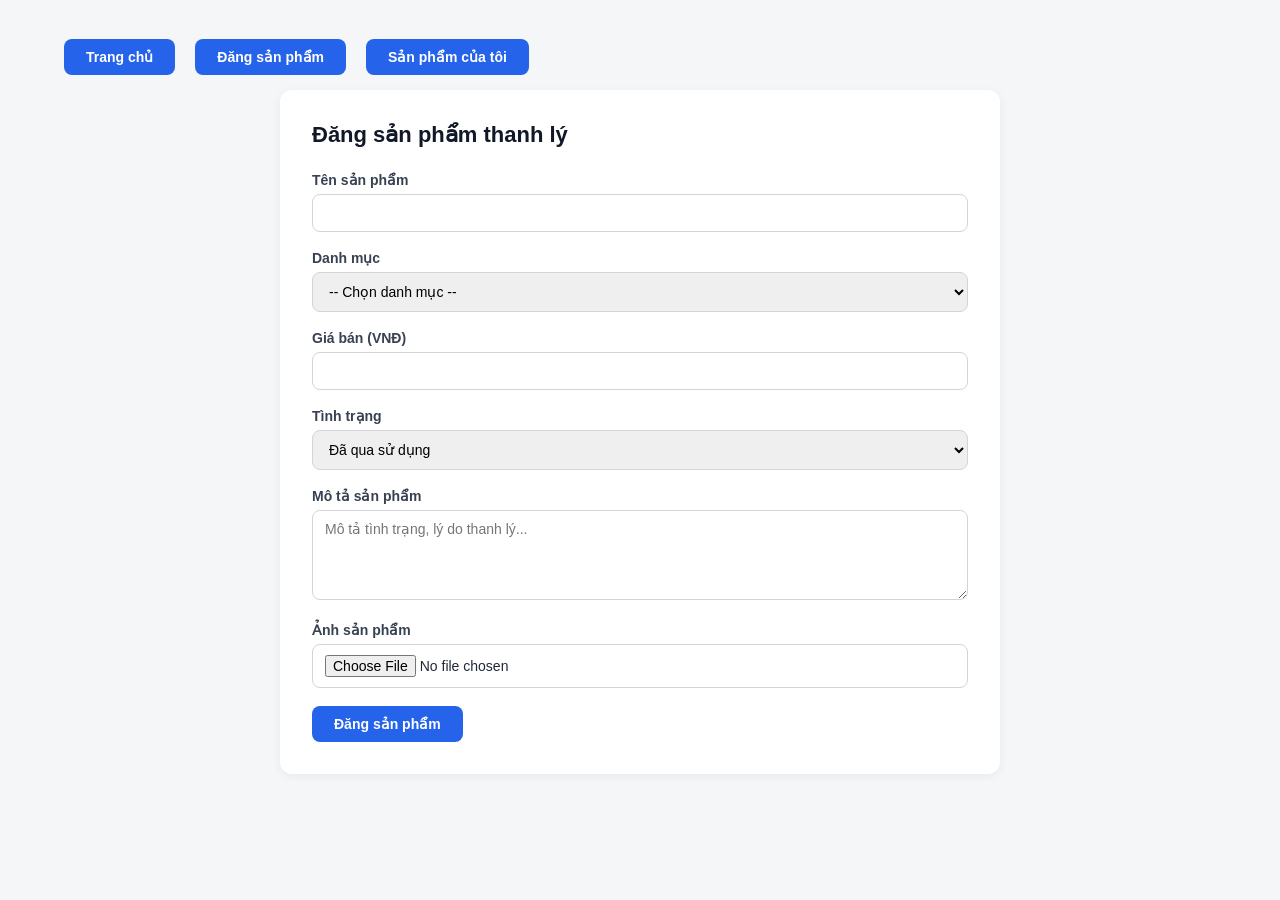
==== add-product.html @ a6ef47c2 "Phan cua thanh vien 2" ====
<!DOCTYPE html>
<html lang="vi">
<head>
<meta charset="UTF-8">
<title>Đăng sản phẩm thanh lý</title>
<link rel="stylesheet" href="style.css">
</head>
<body>
<nav class="navbar">
<div class="menu">
    <a href="index.html" class="btn">Trang chủ</a>
    <a href="add-product.html" class="btn">Đăng sản phẩm</a>
    <a href="my-products.html" class="btn">Sản phẩm của tôi</a>
</div>
</nav>
<div class="container">
    <h1>Đăng sản phẩm thanh lý</h1>

    <form id="addProductForm" enctype="multipart/form-data">
        <div class="form-group">
            <label for="title">Tên sản phẩm</label>
            <input type="text" id="title" name="title" required maxlength="255">
        </div>

        <div class="form-group">
            <label for="category_id">Danh mục</label>
            <select id="category_id" name="category_id" required>
                <option value="">-- Chọn danh mục --</option>
            </select>
        </div>

        <div class="form-group">
            <label for="price">Giá bán (VNĐ)</label>
            <input type="number" id="price" name="price" min="0" step="1000" required>
        </div>

        <div class="form-group">
            <label for="condition_status">Tình trạng</label>
            <select id="condition_status" name="condition_status">
                <option value="Mới">Mới</option>
                <option value="Like new">Like new</option>
                <option value="Đã qua sử dụng" selected>Đã qua sử dụng</option>
            </select>
        </div>

        <div class="form-group">
            <label for="description">Mô tả sản phẩm</label>
            <textarea id="description" name="description" placeholder="Mô tả tình trạng, lý do thanh lý..."></textarea>
        </div>

        <div class="form-group">
            <label for="image">Ảnh sản phẩm</label>
            <input type="file" id="image" name="image" accept="image/png, image/jpeg, image/webp">
            <img id="previewImg" class="preview-img" style="display:none">
        </div>

        <button type="submit" class="btn">Đăng sản phẩm</button>
        <div id="message" class="message"></div>
    </form>
</div>

<script>
const API_BASE = 'http://localhost:8080/';

fetch(`${API_BASE}/categories.php`)
    .then(res => res.json())
    .then(res => {
        if (res.success) {
            const select = document.getElementById('category_id');
            res.data.forEach(cat => {
                const opt = document.createElement('option');
                opt.value = cat.id;
                opt.textContent = cat.name;
                select.appendChild(opt);
            });
        }
    });

document.getElementById('image').addEventListener('change', function () {
    const file = this.files[0];
    const preview = document.getElementById('previewImg');
    if (file) {
        preview.src = URL.createObjectURL(file);
        preview.style.display = 'block';
    } else {
        preview.style.display = 'none';
    }
});

document.getElementById('addProductForm').addEventListener('submit', async function (e) {
    e.preventDefault();
    const messageBox = document.getElementById('message');
    messageBox.className = 'message';
    messageBox.textContent = '';

    const formData = new FormData(this);

    try {
        const res = await fetch(`${API_BASE}/add.php`, {
            method: 'POST',
            body: formData,
            credentials: 'include'
        });
        const data = await res.json();

        messageBox.classList.add(data.success ? 'success' : 'error');
        messageBox.textContent = data.message;

        if (data.success) {
            this.reset();
            document.getElementById('previewImg').style.display = 'none';
        }
    } catch (err) {
        messageBox.classList.add('error');
        messageBox.textContent = 'Có lỗi xảy ra, vui lòng thử lại.';
    }
}); 
</script>
</body>
</html>
---- style.css ----
* { 
    box-sizing: border-box; 
    margin: 0; 
    padding: 0; 
    font-family: "Segoe UI", Arial, sans-serif; 
}
body {
    background: #f4f6f8;
    color: #1f2937;
    padding: 24px;
}
.navbar{
    display:flex;
    justify-content:space-between;
    align-items:center;
    padding:15px 40px;
}

.navbar a{
    color:white;
    text-decoration:none;
    font-weight:bold;
}

.logo a{
    font-size:22px;
}

.menu{
    display:flex;
    gap:20px;
}

.menu a:hover{
    text-decoration:underline;
}
.home{
    text-align:center;
    margin-top:100px;
}

.home h1{
    margin-bottom:30px;
    font-size: xx-large;
}
.home p{
    font-size: x-large;
}
.home-buttons{
    display:flex;
    justify-content:center;
    gap:20px;
    margin-top:40px;
}

.btn{
    background:#2563eb;
    color:white;
    padding:15px 30px;
    border-radius:10px;
    text-decoration:none;
    font-size: larger;
}

.btn:hover{
    background:#1d4ed8;
}
.container {
    max-width: 720px;
    margin: 0 auto;
    background: #ffffff;
    border-radius: 12px;
    padding: 32px;
    box-shadow: 0 2px 10px rgba(0,0,0,0.06);
}

h1 {
    font-size: 22px;
    margin-bottom: 24px;
    color: #111827;
}

.form-group { margin-bottom: 18px; }

label {
    display: block;
    font-size: 14px;
    font-weight: 600;
    margin-bottom: 6px;
    color: #374151;
}

input[type="text"],
input[type="number"],
input[type="file"],
select,
textarea {
    width: 100%;
    padding: 10px 12px;
    border: 1px solid #d1d5db;
    border-radius: 8px;
    font-size: 14px;
    outline: none;
}

input:focus, select:focus, textarea:focus {
    border-color: #2563eb;
}

textarea { resize: vertical; min-height: 90px; }

.btn {
    display: inline-block;
    padding: 10px 22px;
    border: none;
    border-radius: 8px;
    background: #2563eb;
    color: #fff;
    font-size: 14px;
    font-weight: 600;
    cursor: pointer;
}

.btn:hover { background: #1d4ed8; }

.btn-danger { background: #dc2626; }
.btn-danger:hover { background: #b91c1c; }

.btn-secondary { background: #6b7280; }
.btn-secondary:hover { background: #4b5563; }

.message {
    margin-top: 16px;
    padding: 10px 14px;
    border-radius: 8px;
    font-size: 14px;
    display: none;
}

.message.success { background: #dcfce7; color: #166534; display: block; }
.message.error { background: #fee2e2; color: #991b1b; display: block; }

.preview-img {
    margin-top: 10px;
    max-width: 160px;
    border-radius: 8px;
    border: 1px solid #e5e7eb;
}

table {
    width: 100%;
    border-collapse: collapse;
    margin-top: 12px;
}

th, td {
    text-align: left;
    padding: 10px 12px;
    border-bottom: 1px solid #e5e7eb;
    font-size: 14px;
}

th { color: #6b7280; font-weight: 600; }

td img {
    width: 56px;
    height: 56px;
    object-fit: cover;
    border-radius: 6px;
}

.status-tag {
    padding: 4px 10px;
    border-radius: 999px;
    font-size: 12px;
    font-weight: 600;
}

.status-active { background: #dcfce7; color: #166534; }
.status-sold { background: #e0e7ff; color: #3730a3; }
.status-hidden { background: #f3f4f6; color: #6b7280; }

.actions a, .actions button {
    margin-right: 8px;
    font-size: 13px;
    cursor: pointer;
    background: none;
    border: none;
    color: #2563eb;
}

.actions button.delete { color: #dc2626; }
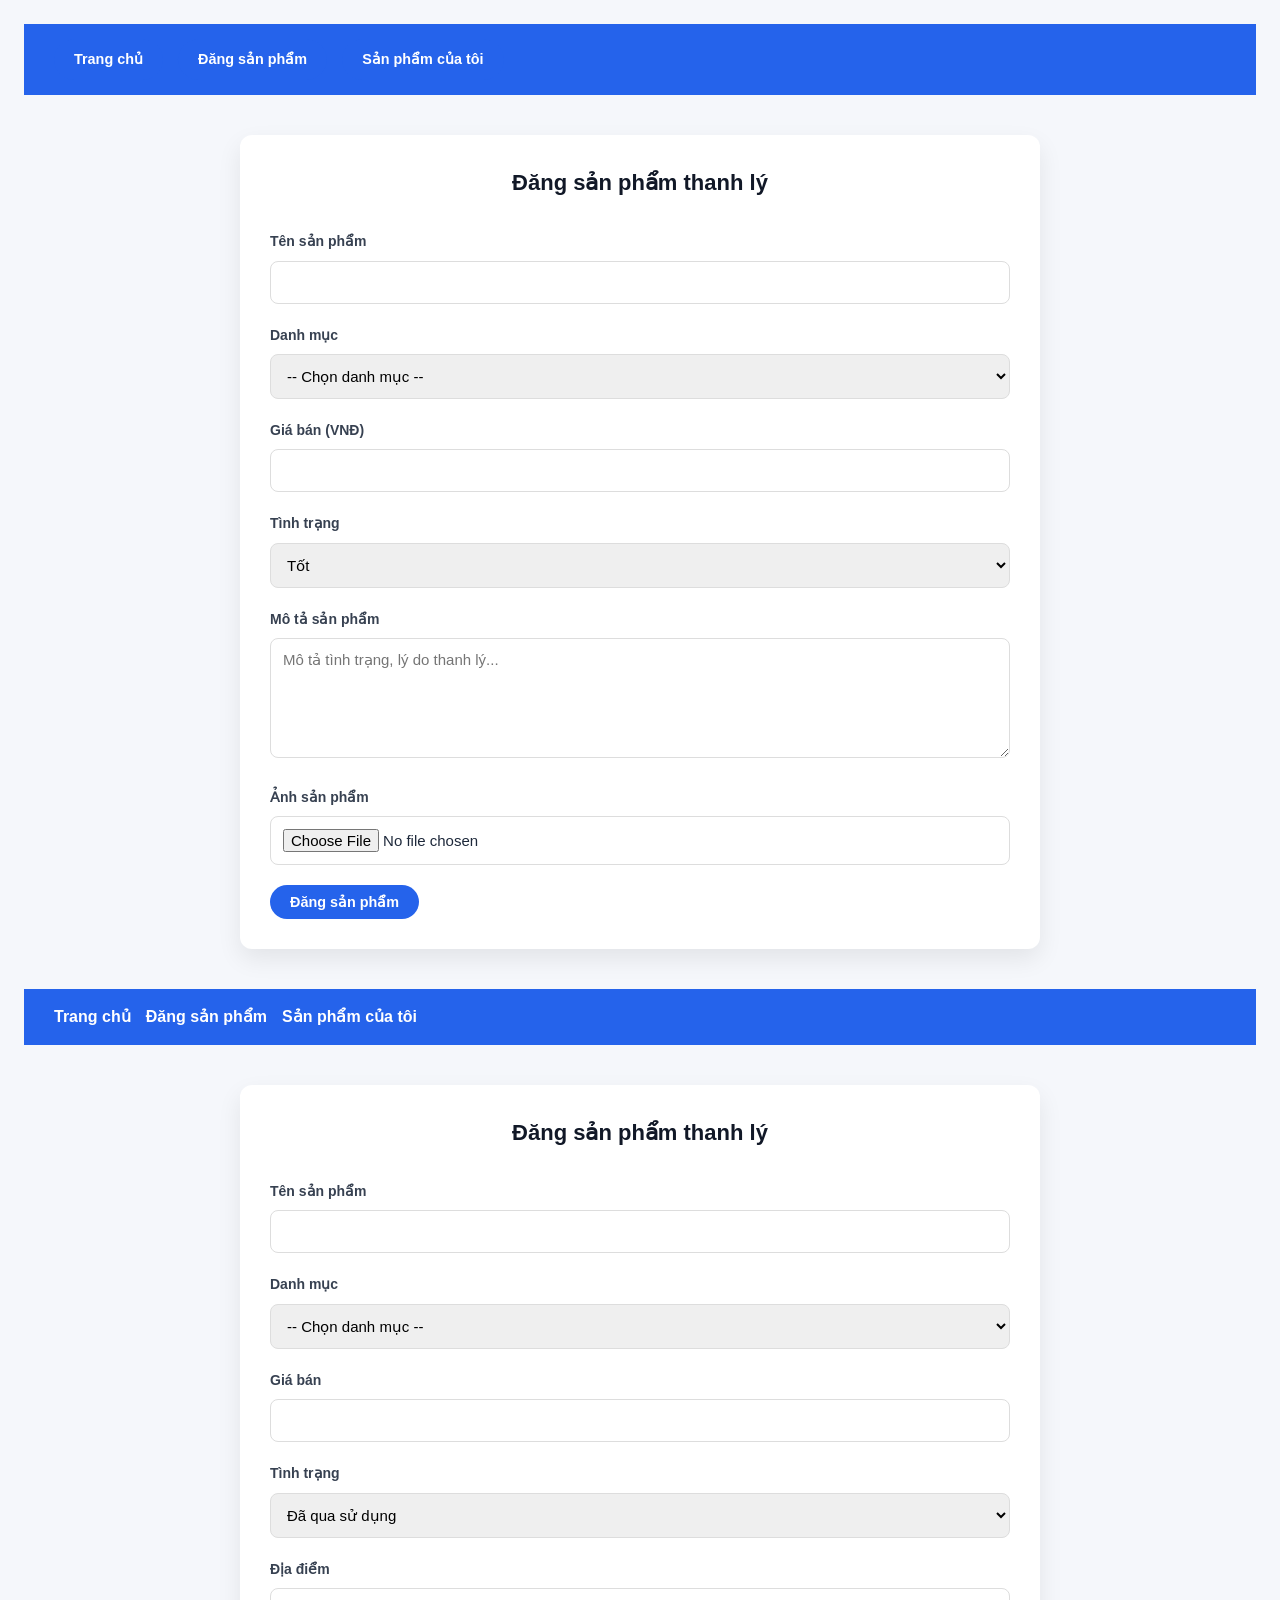
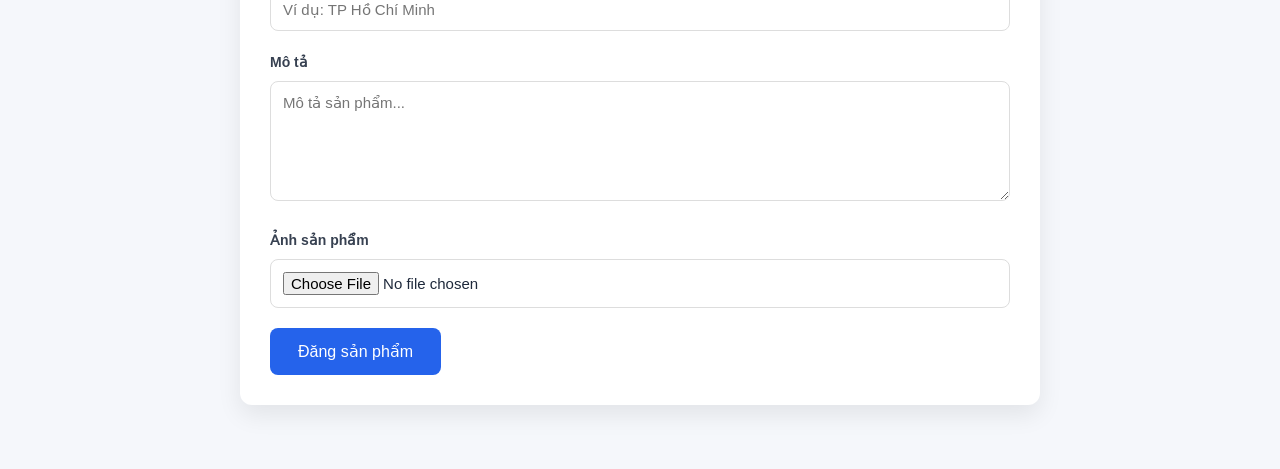
==== commit e13a3583: "sửa sản phẩm" ====
--- a/add-product.html
+++ b/add-product.html
@@ -36,11 +36,23 @@
 
         <div class="form-group">
             <label for="condition_status">Tình trạng</label>
-            <select id="condition_status" name="condition_status">
-                <option value="Mới">Mới</option>
-                <option value="Like new">Like new</option>
-                <option value="Đã qua sử dụng" selected>Đã qua sử dụng</option>
-            </select>
+            <select name="condition_item" required>
+
+<option value="new">Mới</option>
+
+<option value="like_new">
+Như mới
+</option>
+
+<option value="good" selected>
+Tốt
+</option>
+
+<option value="fair">
+Đã qua sử dụng
+</option>
+
+</select>
         </div>
 
         <div class="form-group">
@@ -115,6 +127,277 @@
         messageBox.textContent = 'Có lỗi xảy ra, vui lòng thử lại.';
     }
 }); 
+</script><!DOCTYPE html>
+<html lang="vi">
+<head>
+<meta charset="UTF-8">
+<meta name="viewport" content="width=device-width, initial-scale=1.0">
+<title>Thêm sản phẩm</title>
+
+<link rel="stylesheet" href="assets/css/style.css">
+
+<style>
+body{
+    margin:0;
+    font-family:Arial,Helvetica,sans-serif;
+    background:#f5f7fb;
+}
+
+.navbar{
+    background:#2563eb;
+    padding:15px 30px;
+}
+
+.menu{
+    display:flex;
+    gap:15px;
+}
+
+.menu a{
+    color:#fff;
+    text-decoration:none;
+    font-weight:bold;
+}
+
+.container{
+    width:800px;
+    margin:40px auto;
+    background:#fff;
+    padding:30px;
+    border-radius:12px;
+    box-shadow:0 10px 25px rgba(0,0,0,.08);
+}
+
+h1{
+    margin-top:0;
+    margin-bottom:30px;
+    text-align:center;
+}
+
+.form-group{
+    margin-bottom:20px;
+}
+
+.form-group label{
+    display:block;
+    font-weight:bold;
+    margin-bottom:8px;
+}
+
+.form-group input,
+.form-group select,
+.form-group textarea{
+    width:100%;
+    padding:12px;
+    border:1px solid #ddd;
+    border-radius:8px;
+    font-size:15px;
+    box-sizing:border-box;
+}
+
+textarea{
+    resize:vertical;
+    min-height:120px;
+}
+
+.preview-img{
+    margin-top:15px;
+    width:220px;
+    border-radius:10px;
+    display:none;
+    border:1px solid #ddd;
+}
+
+button{
+    background:#2563eb;
+    color:#fff;
+    border:none;
+    padding:14px 28px;
+    border-radius:8px;
+    cursor:pointer;
+    font-size:16px;
+}
+
+button:hover{
+    background:#1d4ed8;
+}
+</style>
+
+</head>
+
+<body>
+
+<nav class="navbar">
+    <div class="menu">
+        <a href="index.html">Trang chủ</a>
+        <a href="add-product.html">Đăng sản phẩm</a>
+        <a href="my-products.html">Sản phẩm của tôi</a>
+    </div>
+</nav>
+
+<div class="container">
+
+<h1>Đăng sản phẩm thanh lý</h1>
+
+<form
+action="add.php"
+method="POST"
+enctype="multipart/form-data">
+
+<div class="form-group">
+<label>Tên sản phẩm</label>
+
+<input
+type="text"
+name="title"
+required>
+</div>
+
+<div class="form-group">
+<label>Danh mục</label>
+
+<select
+name="category_id"
+id="category_id"
+required>
+
+<option value="">-- Chọn danh mục --</option>
+
+</select>
+
+</div>
+
+<div class="form-group">
+<label>Giá bán</label>
+
+<input
+type="number"
+name="price"
+min="1000"
+required>
+
+</div>
+
+<div class="form-group">
+
+<label>Tình trạng</label>
+
+<select
+name="condition_item"
+required>
+
+<option value="Mới">Mới</option>
+
+<option value="Như mới">Như mới</option>
+
+<option value="Tốt">Tốt</option>
+
+<option value="Đã qua sử dụng" selected>
+Đã qua sử dụng
+</option>
+
+</select>
+
+</div>
+
+<div class="form-group">
+
+<label>Địa điểm</label>
+
+<input
+type="text"
+name="location"
+placeholder="Ví dụ: TP Hồ Chí Minh"
+required>
+
+</div>
+
+<div class="form-group">
+
+<label>Mô tả</label>
+
+<textarea
+name="description"
+placeholder="Mô tả sản phẩm..."></textarea>
+
+</div>
+
+<div class="form-group">
+
+<label>Ảnh sản phẩm</label>
+
+<input
+type="file"
+name="image"
+id="image"
+accept="image/*"
+required>
+
+<img
+id="previewImg"
+class="preview-img">
+
+</div>
+
+<button type="submit">
+Đăng sản phẩm
+</button>
+
+</form>
+
+</div>
+
+<script>
+
+fetch("api/categories.php")
+
+.then(res=>res.json())
+
+.then(data=>{
+
+    if(!data.success) return;
+
+    let select=document.getElementById("category_id");
+
+    data.data.forEach(cat=>{
+
+        let option=document.createElement("option");
+
+        option.value=cat.id;
+
+        option.textContent=cat.name;
+
+        select.appendChild(option);
+
+    });
+
+})
+
+.catch(err=>console.log(err));
+
+document.getElementById("image").addEventListener("change",function(){
+
+    const file=this.files[0];
+
+    const preview=document.getElementById("previewImg");
+
+    if(file){
+
+        preview.src=URL.createObjectURL(file);
+
+        preview.style.display="block";
+
+    }else{
+
+        preview.style.display="none";
+
+    }
+
+});
+
 </script>
+
 </body>
 </html>
+</body>
+</html>
--- a/assets/css/style.css
+++ b/assets/css/style.css
@@ -0,0 +1,799 @@
+/* assets/css/style.css */
+:root {
+    --primary: #2563eb;
+    --primary-hover: #1d4ed8;
+    --accent: #f97316;
+    --bg: #f8fafc;
+    --card-bg: #ffffff;
+    --text: #1e293b;
+    --text-muted: #64748b;
+    --border: #e2e8f0;
+    --shadow: 0 1px 3px rgba(0,0,0,0.08), 0 1px 2px rgba(0,0,0,0.06);
+    --shadow-hover: 0 8px 25px rgba(0,0,0,0.12);
+    --radius: 12px;
+    --radius-sm: 8px;
+}
+
+* { box-sizing: border-box; margin: 0; padding: 0; }
+
+body {
+    font-family: 'Inter', 'Segoe UI', sans-serif;
+    background: var(--bg);
+    color: var(--text);
+    line-height: 1.6;
+}
+
+a { color: inherit; text-decoration: none; }
+
+/* ===== HEADER ===== */
+header {
+    background: #fff;
+    border-bottom: 1px solid var(--border);
+    position: sticky;
+    top: 0;
+    z-index: 100;
+    box-shadow: var(--shadow);
+}
+
+.header-inner {
+    max-width: 1200px;
+    margin: 0 auto;
+    padding: 0 20px;
+    display: flex;
+    align-items: center;
+    gap: 20px;
+    height: 64px;
+}
+
+.logo {
+    font-size: 1.4rem;
+    font-weight: 800;
+    color: var(--primary);
+    white-space: nowrap;
+}
+
+.logo span { color: var(--accent); }
+
+/* Search bar in header */
+.header-search {
+    flex: 1;
+    max-width: 500px;
+    display: flex;
+    gap: 8px;
+}
+
+.header-search input {
+    flex: 1;
+    padding: 9px 16px;
+    border: 2px solid var(--border);
+    border-radius: 24px;
+    font-size: 0.9rem;
+    outline: none;
+    transition: border-color 0.2s;
+}
+
+.header-search input:focus { border-color: var(--primary); }
+
+.btn {
+    padding: 9px 20px;
+    border: none;
+    border-radius: 24px;
+    font-size: 0.9rem;
+    font-weight: 600;
+    cursor: pointer;
+    transition: all 0.2s;
+}
+
+.btn-primary { background: var(--primary); color: #fff; }
+.btn-primary:hover { background: var(--primary-hover); }
+
+.btn-outline {
+    background: transparent;
+    border: 2px solid var(--primary);
+    color: var(--primary);
+}
+.btn-outline:hover { background: var(--primary); color: #fff; }
+
+.header-nav {
+    display: flex;
+    gap: 12px;
+    align-items: center;
+}
+
+/* ===== CONTAINER ===== */
+.container {
+    max-width: 1200px;
+    margin: 0 auto;
+    padding: 0 20px;
+}
+
+/* ===== HERO ===== */
+.hero {
+    background: linear-gradient(135deg, #1e40af 0%, #2563eb 50%, #0ea5e9 100%);
+    color: #fff;
+    padding: 60px 20px;
+    text-align: center;
+}
+
+.hero h1 { font-size: 2.2rem; font-weight: 800; margin-bottom: 12px; }
+.hero p { font-size: 1.1rem; opacity: 0.85; margin-bottom: 32px; }
+
+.hero-search {
+    max-width: 560px;
+    margin: 0 auto;
+    display: flex;
+    gap: 10px;
+    background: #fff;
+    border-radius: 32px;
+    padding: 6px 8px 6px 20px;
+    box-shadow: 0 8px 32px rgba(0,0,0,0.2);
+}
+
+.hero-search input {
+    flex: 1;
+    border: none;
+    outline: none;
+    font-size: 1rem;
+    color: var(--text);
+    background: transparent;
+}
+
+.hero-search button {
+    padding: 10px 24px;
+    background: var(--accent);
+    color: #fff;
+    border: none;
+    border-radius: 24px;
+    font-weight: 700;
+    font-size: 0.95rem;
+    cursor: pointer;
+    transition: background 0.2s;
+}
+
+.hero-search button:hover { background: #ea6c00; }
+
+/* ===== CATEGORIES ===== */
+.section { padding: 40px 0; }
+.section-title {
+    font-size: 1.3rem;
+    font-weight: 700;
+    margin-bottom: 20px;
+    color: var(--text);
+    display: flex;
+    align-items: center;
+    gap: 10px;
+}
+
+.category-list {
+    display: flex;
+    gap: 12px;
+    flex-wrap: wrap;
+}
+
+.category-chip {
+    padding: 8px 18px;
+    border-radius: 24px;
+    background: #fff;
+    border: 2px solid var(--border);
+    font-size: 0.88rem;
+    font-weight: 500;
+    cursor: pointer;
+    transition: all 0.2s;
+    color: var(--text-muted);
+}
+
+.category-chip:hover,
+.category-chip.active {
+    background: var(--primary);
+    border-color: var(--primary);
+    color: #fff;
+}
+
+/* ===== PRODUCT GRID ===== */
+.product-grid {
+    display: grid;
+    grid-template-columns: repeat(auto-fill, minmax(220px, 1fr));
+    gap: 20px;
+}
+
+.product-card {
+    background: var(--card-bg);
+    border-radius: var(--radius);
+    overflow: hidden;
+    box-shadow: var(--shadow);
+    transition: all 0.25s;
+    cursor: pointer;
+    display: flex;
+    flex-direction: column;
+}
+
+.product-card:hover {
+    transform: translateY(-4px);
+    box-shadow: var(--shadow-hover);
+}
+
+.product-img {
+    width: 100%;
+    aspect-ratio: 4/3;
+    object-fit: cover;
+    background: #f1f5f9;
+}
+
+.product-img-placeholder {
+    width: 100%;
+    aspect-ratio: 4/3;
+    background: linear-gradient(135deg, #e2e8f0 0%, #cbd5e1 100%);
+    display: flex;
+    align-items: center;
+    justify-content: center;
+    font-size: 2.5rem;
+    color: #94a3b8;
+}
+
+.product-info { padding: 14px; flex: 1; display: flex; flex-direction: column; }
+
+.product-title {
+    font-size: 0.93rem;
+    font-weight: 600;
+    margin-bottom: 6px;
+    display: -webkit-box;
+    -webkit-line-clamp: 2;
+    -webkit-box-orient: vertical;
+    overflow: hidden;
+    line-height: 1.4;
+}
+
+.product-price {
+    font-size: 1.05rem;
+    font-weight: 800;
+    color: var(--accent);
+    margin-bottom: 8px;
+    margin-top: auto;
+}
+
+.product-meta {
+    display: flex;
+    gap: 8px;
+    flex-wrap: wrap;
+    margin-top: 8px;
+}
+
+.badge {
+    font-size: 0.72rem;
+    padding: 2px 8px;
+    border-radius: 99px;
+    font-weight: 600;
+}
+
+.badge-new { background: #dcfce7; color: #15803d; }
+.badge-like-new { background: #dbeafe; color: #1d4ed8; }
+.badge-good { background: #fef9c3; color: #854d0e; }
+.badge-fair { background: #fce7f3; color: #9d174d; }
+
+.product-location {
+    font-size: 0.78rem;
+    color: var(--text-muted);
+    display: flex;
+    align-items: center;
+    gap: 4px;
+    margin-top: 6px;
+}
+
+/* ===== PAGINATION ===== */
+.pagination {
+    display: flex;
+    justify-content: center;
+    gap: 8px;
+    margin-top: 36px;
+    flex-wrap: wrap;
+}
+
+.page-btn {
+    width: 38px;
+    height: 38px;
+    border-radius: 8px;
+    border: 2px solid var(--border);
+    background: #fff;
+    font-weight: 600;
+    font-size: 0.9rem;
+    cursor: pointer;
+    display: flex;
+    align-items: center;
+    justify-content: center;
+    transition: all 0.2s;
+    color: var(--text);
+}
+
+.page-btn:hover,
+.page-btn.active {
+    background: var(--primary);
+    border-color: var(--primary);
+    color: #fff;
+}
+
+/* ===== LOADING & EMPTY ===== */
+.loading {
+    text-align: center;
+    padding: 60px 20px;
+    color: var(--text-muted);
+}
+
+.spinner {
+    width: 40px;
+    height: 40px;
+    border: 4px solid var(--border);
+    border-top-color: var(--primary);
+    border-radius: 50%;
+    animation: spin 0.8s linear infinite;
+    margin: 0 auto 16px;
+}
+
+@keyframes spin { to { transform: rotate(360deg); } }
+
+.empty {
+    text-align: center;
+    padding: 60px 20px;
+    color: var(--text-muted);
+}
+
+.empty-icon { font-size: 3rem; margin-bottom: 12px; }
+
+/* ===== SEARCH RESULTS PAGE ===== */
+.search-bar-page {
+    background: #fff;
+    border-bottom: 1px solid var(--border);
+    padding: 16px 0;
+}
+
+.search-bar-page .search-row {
+    display: flex;
+    gap: 12px;
+    align-items: center;
+}
+
+.search-bar-page input {
+    flex: 1;
+    padding: 10px 18px;
+    border: 2px solid var(--border);
+    border-radius: 8px;
+    font-size: 1rem;
+    outline: none;
+}
+
+.search-bar-page input:focus { border-color: var(--primary); }
+
+.filter-row {
+    display: flex;
+    gap: 12px;
+    margin-top: 14px;
+    flex-wrap: wrap;
+    align-items: center;
+}
+
+.filter-row select {
+    padding: 8px 12px;
+    border: 2px solid var(--border);
+    border-radius: 8px;
+    font-size: 0.88rem;
+    outline: none;
+    background: #fff;
+    cursor: pointer;
+}
+
+.search-count {
+    font-size: 0.9rem;
+    color: var(--text-muted);
+    margin: 20px 0 16px;
+}
+
+.search-count strong { color: var(--text); }
+
+/* ===== PRODUCT DETAIL PAGE ===== */
+.breadcrumb {
+    padding: 14px 0;
+    font-size: 0.85rem;
+    color: var(--text-muted);
+    display: flex;
+    gap: 8px;
+    align-items: center;
+}
+
+.breadcrumb a { color: var(--primary); }
+.breadcrumb a:hover { text-decoration: underline; }
+
+.detail-layout {
+    display: grid;
+    grid-template-columns: 1fr 380px;
+    gap: 32px;
+    padding: 24px 0 48px;
+}
+
+.detail-img {
+    width: 100%;
+    border-radius: var(--radius);
+    object-fit: cover;
+    max-height: 460px;
+    background: #f1f5f9;
+}
+
+.detail-info { display: flex; flex-direction: column; gap: 16px; }
+
+.detail-title {
+    font-size: 1.5rem;
+    font-weight: 800;
+    line-height: 1.3;
+}
+
+.detail-price {
+    font-size: 2rem;
+    font-weight: 900;
+    color: var(--accent);
+}
+
+.detail-meta {
+    display: flex;
+    flex-direction: column;
+    gap: 10px;
+    background: var(--bg);
+    border-radius: var(--radius-sm);
+    padding: 16px;
+}
+
+.detail-meta-row {
+    display: flex;
+    gap: 8px;
+    font-size: 0.9rem;
+}
+
+.detail-meta-row .label {
+    color: var(--text-muted);
+    min-width: 90px;
+}
+
+.detail-meta-row .value { font-weight: 600; }
+
+.detail-desc {
+    background: #fff;
+    border: 1px solid var(--border);
+    border-radius: var(--radius-sm);
+    padding: 16px;
+    font-size: 0.93rem;
+    line-height: 1.7;
+    white-space: pre-wrap;
+}
+
+.seller-card {
+    background: #fff;
+    border: 1px solid var(--border);
+    border-radius: var(--radius);
+    padding: 20px;
+}
+
+.seller-card h3 { font-size: 1rem; margin-bottom: 12px; }
+
+.seller-name {
+    font-weight: 700;
+    font-size: 1.05rem;
+    margin-bottom: 8px;
+}
+
+.seller-contact {
+    font-size: 0.88rem;
+    color: var(--text-muted);
+    display: flex;
+    flex-direction: column;
+    gap: 4px;
+    margin-bottom: 16px;
+}
+
+.btn-contact {
+    width: 100%;
+    padding: 12px;
+    background: var(--accent);
+    color: #fff;
+    border: none;
+    border-radius: 8px;
+    font-weight: 700;
+    font-size: 1rem;
+    cursor: pointer;
+    text-align: center;
+    display: block;
+    transition: background 0.2s;
+}
+
+.btn-contact:hover { background: #ea6c00; }
+
+/* ===== RELATED PRODUCTS ===== */
+.related-section { padding: 32px 0 48px; }
+
+/* ===== RESPONSIVE ===== */
+@media (max-width: 768px) {
+    .hero h1 { font-size: 1.5rem; }
+    .hero p { font-size: 0.95rem; }
+    .detail-layout { grid-template-columns: 1fr; }
+    .header-nav { display: none; }
+    .product-grid { grid-template-columns: repeat(2, 1fr); gap: 12px; }
+}
+
+@media (max-width: 480px) {
+    .product-grid { grid-template-columns: 1fr; }
+    .hero-search { flex-direction: column; border-radius: var(--radius); }
+    .hero-search button { border-radius: 8px; }
+}
+
+/* ===== GALLERY ===== */
+.gallery-wrap {
+    display: flex;
+    flex-direction: column;
+    gap: 12px;
+}
+
+.gallery-main {
+    position: relative;
+    border-radius: var(--radius);
+    overflow: hidden;
+    background: #f1f5f9;
+    aspect-ratio: 4/3;
+}
+
+.gallery-main img {
+    width: 100%;
+    height: 100%;
+    object-fit: cover;
+    transition: opacity 0.25s;
+}
+
+.gallery-main .placeholder-big {
+    width: 100%;
+    height: 100%;
+    display: flex;
+    flex-direction: column;
+    align-items: center;
+    justify-content: center;
+    font-size: 4rem;
+    color: #94a3b8;
+    gap: 8px;
+}
+
+.gallery-main .placeholder-big span {
+    font-size: 0.9rem;
+    color: #cbd5e1;
+}
+
+/* Nút prev/next */
+.gallery-arrow {
+    position: absolute;
+    top: 50%;
+    transform: translateY(-50%);
+    background: rgba(255,255,255,0.85);
+    border: none;
+    border-radius: 50%;
+    width: 36px;
+    height: 36px;
+    font-size: 1rem;
+    cursor: pointer;
+    display: flex;
+    align-items: center;
+    justify-content: center;
+    box-shadow: var(--shadow);
+    transition: background 0.2s;
+    z-index: 2;
+}
+.gallery-arrow:hover { background: #fff; }
+.gallery-arrow.prev { left: 10px; }
+.gallery-arrow.next { right: 10px; }
+
+/* Badge tình trạng nổi trên ảnh */
+.gallery-badge {
+    position: absolute;
+    top: 12px;
+    left: 12px;
+    padding: 4px 12px;
+    border-radius: 99px;
+    font-size: 0.8rem;
+    font-weight: 700;
+    z-index: 2;
+}
+
+/* Ảnh thumbnail */
+.gallery-thumbs {
+    display: flex;
+    gap: 8px;
+    overflow-x: auto;
+    padding-bottom: 4px;
+}
+
+.gallery-thumbs::-webkit-scrollbar { height: 4px; }
+.gallery-thumbs::-webkit-scrollbar-track { background: #f1f5f9; border-radius: 2px; }
+.gallery-thumbs::-webkit-scrollbar-thumb { background: #cbd5e1; border-radius: 2px; }
+
+.thumb {
+    flex-shrink: 0;
+    width: 72px;
+    height: 72px;
+    border-radius: 8px;
+    overflow: hidden;
+    border: 2px solid transparent;
+    cursor: pointer;
+    transition: border-color 0.2s;
+    background: #f1f5f9;
+}
+
+.thumb img {
+    width: 100%;
+    height: 100%;
+    object-fit: cover;
+}
+
+.thumb.active { border-color: var(--primary); }
+.thumb:hover  { border-color: #93c5fd; }
+
+/* ===== MÔ TẢ SẢN PHẨM (redesign) ===== */
+.desc-section {
+    background: #fff;
+    border-radius: var(--radius);
+    border: 1px solid var(--border);
+    overflow: hidden;
+    margin-top: 8px;
+}
+
+.desc-section-header {
+    display: flex;
+    align-items: center;
+    gap: 10px;
+    padding: 14px 18px;
+    background: #f8fafc;
+    border-bottom: 1px solid var(--border);
+    font-weight: 700;
+    font-size: 0.95rem;
+}
+
+.desc-body {
+    padding: 18px;
+    font-size: 0.93rem;
+    line-height: 1.85;
+    color: var(--text);
+    white-space: pre-wrap;
+    word-break: break-word;
+}
+
+/* ===== SPECS TABLE ===== */
+.specs-table {
+    width: 100%;
+    border-collapse: collapse;
+    font-size: 0.9rem;
+}
+
+.specs-table tr:nth-child(even) { background: #f8fafc; }
+
+.specs-table td {
+    padding: 10px 14px;
+    border-bottom: 1px solid var(--border);
+    vertical-align: top;
+}
+
+.specs-table td:first-child {
+    color: var(--text-muted);
+    width: 38%;
+    font-weight: 500;
+}
+
+.specs-table td:last-child { font-weight: 600; }
+
+/* ===== DETAIL LAYOUT OVERRIDE (3 cột) ===== */
+.detail-layout-new {
+    display: grid;
+    grid-template-columns: 1fr 1fr 340px;
+    gap: 28px;
+    padding: 20px 0 48px;
+    align-items: start;
+}
+
+/* Cột trái: gallery */
+/* Cột giữa: mô tả */
+/* Cột phải: sidebar giá + bán */
+
+.detail-sidebar {
+    display: flex;
+    flex-direction: column;
+    gap: 16px;
+    position: sticky;
+    top: 80px;
+}
+
+.price-box {
+    background: #fff;
+    border: 1px solid var(--border);
+    border-radius: var(--radius);
+    padding: 20px;
+}
+
+.price-box .price-label { font-size: 0.8rem; color: var(--text-muted); margin-bottom: 4px; }
+.price-box .price-value { font-size: 2.2rem; font-weight: 900; color: var(--accent); line-height: 1; margin-bottom: 16px; }
+
+.price-box .btn-buy {
+    display: block;
+    width: 100%;
+    padding: 14px;
+    background: var(--accent);
+    color: #fff;
+    border: none;
+    border-radius: 10px;
+    font-size: 1.05rem;
+    font-weight: 700;
+    text-align: center;
+    cursor: pointer;
+    transition: background 0.2s;
+    text-decoration: none;
+}
+.price-box .btn-buy:hover { background: #ea6c00; }
+
+.price-box .btn-save {
+    display: block;
+    width: 100%;
+    padding: 11px;
+    background: #fff;
+    color: var(--primary);
+    border: 2px solid var(--primary);
+    border-radius: 10px;
+    font-size: 0.95rem;
+    font-weight: 600;
+    text-align: center;
+    cursor: pointer;
+    margin-top: 8px;
+    transition: all 0.2s;
+}
+.price-box .btn-save:hover { background: var(--primary); color: #fff; }
+
+.seller-card-new {
+    background: #fff;
+    border: 1px solid var(--border);
+    border-radius: var(--radius);
+    padding: 18px;
+}
+
+.seller-card-new .s-header {
+    display: flex;
+    align-items: center;
+    gap: 12px;
+    margin-bottom: 14px;
+    padding-bottom: 14px;
+    border-bottom: 1px solid var(--border);
+}
+
+.seller-avatar {
+    width: 44px;
+    height: 44px;
+    border-radius: 50%;
+    background: linear-gradient(135deg, var(--primary), #0ea5e9);
+    display: flex;
+    align-items: center;
+    justify-content: center;
+    color: #fff;
+    font-weight: 800;
+    font-size: 1.1rem;
+    flex-shrink: 0;
+}
+
+.seller-card-new .s-name { font-weight: 700; font-size: 0.97rem; }
+.seller-card-new .s-role { font-size: 0.78rem; color: var(--text-muted); }
+
+.seller-info-row {
+    display: flex;
+    align-items: center;
+    gap: 8px;
+    font-size: 0.875rem;
+    padding: 6px 0;
+    color: var(--text-muted);
+}
+.seller-info-row strong { color: var(--text); }
+
+@media (max-width: 900px) {
+    .detail-layout-new { grid-template-columns: 1fr 320px; }
+    .detail-layout-new > div:nth-child(2) { grid-column: 1 / -1; order: 3; }
+}
+
+@media (max-width: 640px) {
+    .detail-layout-new { grid-template-columns: 1fr; }
+    .detail-sidebar { position: static; }
+}
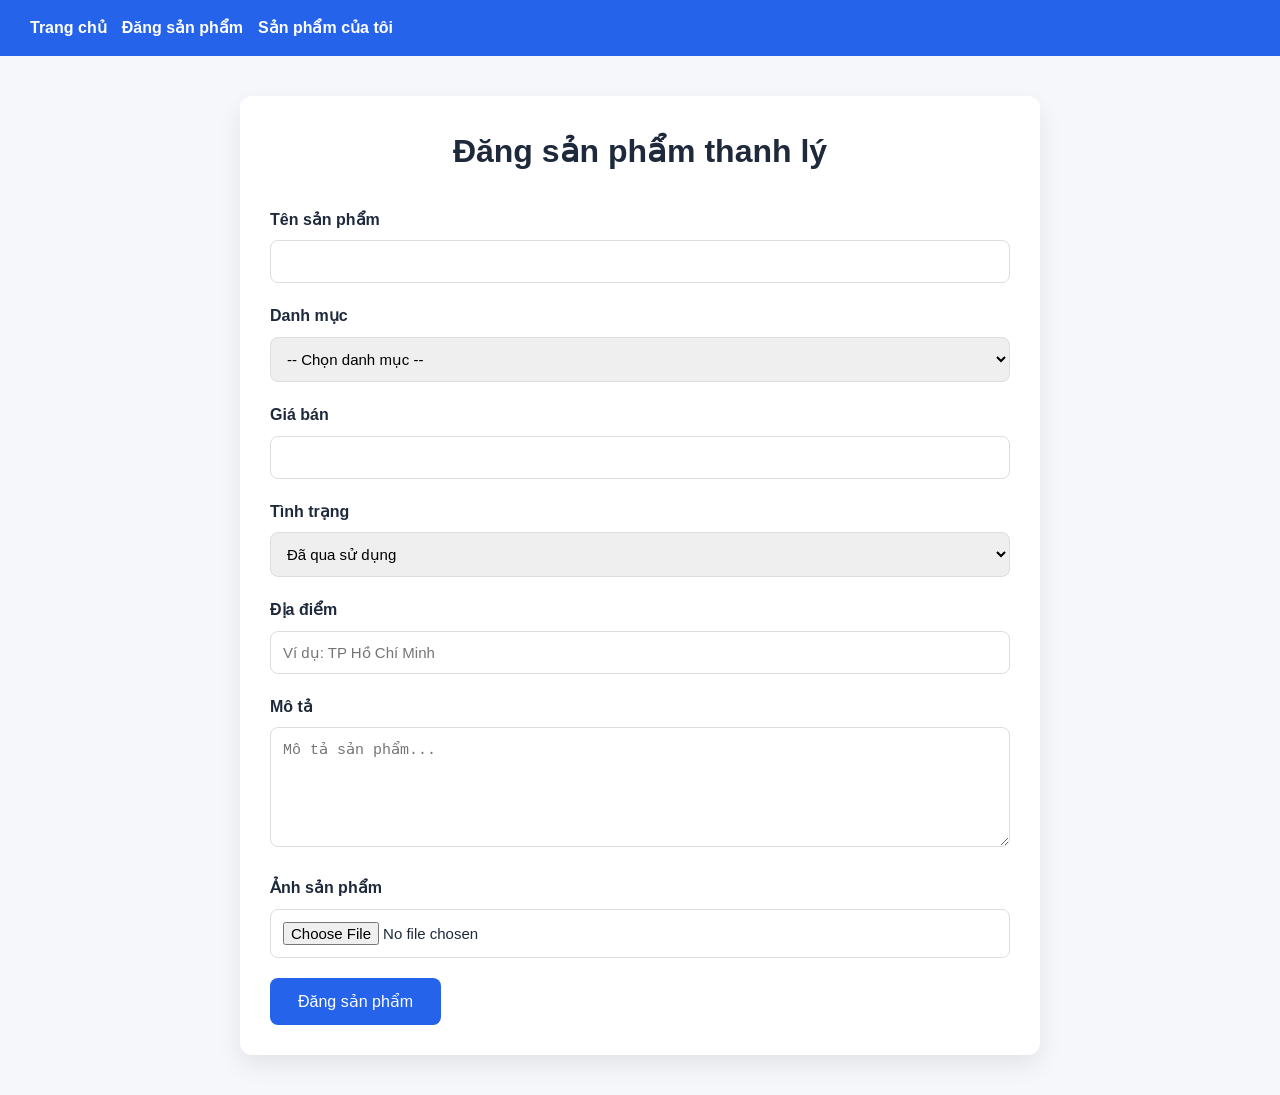
==== commit 5b8fbf9c: "fix sp" ====
--- a/add-product.html
+++ b/add-product.html
@@ -1,133 +1,4 @@
 <!DOCTYPE html>
-<html lang="vi">
-<head>
-<meta charset="UTF-8">
-<title>Đăng sản phẩm thanh lý</title>
-<link rel="stylesheet" href="style.css">
-</head>
-<body>
-<nav class="navbar">
-<div class="menu">
-    <a href="index.html" class="btn">Trang chủ</a>
-    <a href="add-product.html" class="btn">Đăng sản phẩm</a>
-    <a href="my-products.html" class="btn">Sản phẩm của tôi</a>
-</div>
-</nav>
-<div class="container">
-    <h1>Đăng sản phẩm thanh lý</h1>
-
-    <form id="addProductForm" enctype="multipart/form-data">
-        <div class="form-group">
-            <label for="title">Tên sản phẩm</label>
-            <input type="text" id="title" name="title" required maxlength="255">
-        </div>
-
-        <div class="form-group">
-            <label for="category_id">Danh mục</label>
-            <select id="category_id" name="category_id" required>
-                <option value="">-- Chọn danh mục --</option>
-            </select>
-        </div>
-
-        <div class="form-group">
-            <label for="price">Giá bán (VNĐ)</label>
-            <input type="number" id="price" name="price" min="0" step="1000" required>
-        </div>
-
-        <div class="form-group">
-            <label for="condition_status">Tình trạng</label>
-            <select name="condition_item" required>
-
-<option value="new">Mới</option>
-
-<option value="like_new">
-Như mới
-</option>
-
-<option value="good" selected>
-Tốt
-</option>
-
-<option value="fair">
-Đã qua sử dụng
-</option>
-
-</select>
-        </div>
-
-        <div class="form-group">
-            <label for="description">Mô tả sản phẩm</label>
-            <textarea id="description" name="description" placeholder="Mô tả tình trạng, lý do thanh lý..."></textarea>
-        </div>
-
-        <div class="form-group">
-            <label for="image">Ảnh sản phẩm</label>
-            <input type="file" id="image" name="image" accept="image/png, image/jpeg, image/webp">
-            <img id="previewImg" class="preview-img" style="display:none">
-        </div>
-
-        <button type="submit" class="btn">Đăng sản phẩm</button>
-        <div id="message" class="message"></div>
-    </form>
-</div>
-
-<script>
-const API_BASE = 'http://localhost:8080/';
-
-fetch(`${API_BASE}/categories.php`)
-    .then(res => res.json())
-    .then(res => {
-        if (res.success) {
-            const select = document.getElementById('category_id');
-            res.data.forEach(cat => {
-                const opt = document.createElement('option');
-                opt.value = cat.id;
-                opt.textContent = cat.name;
-                select.appendChild(opt);
-            });
-        }
-    });
-
-document.getElementById('image').addEventListener('change', function () {
-    const file = this.files[0];
-    const preview = document.getElementById('previewImg');
-    if (file) {
-        preview.src = URL.createObjectURL(file);
-        preview.style.display = 'block';
-    } else {
-        preview.style.display = 'none';
-    }
-});
-
-document.getElementById('addProductForm').addEventListener('submit', async function (e) {
-    e.preventDefault();
-    const messageBox = document.getElementById('message');
-    messageBox.className = 'message';
-    messageBox.textContent = '';
-
-    const formData = new FormData(this);
-
-    try {
-        const res = await fetch(`${API_BASE}/add.php`, {
-            method: 'POST',
-            body: formData,
-            credentials: 'include'
-        });
-        const data = await res.json();
-
-        messageBox.classList.add(data.success ? 'success' : 'error');
-        messageBox.textContent = data.message;
-
-        if (data.success) {
-            this.reset();
-            document.getElementById('previewImg').style.display = 'none';
-        }
-    } catch (err) {
-        messageBox.classList.add('error');
-        messageBox.textContent = 'Có lỗi xảy ra, vui lòng thử lại.';
-    }
-}); 
-</script><!DOCTYPE html>
 <html lang="vi">
 <head>
 <meta charset="UTF-8">
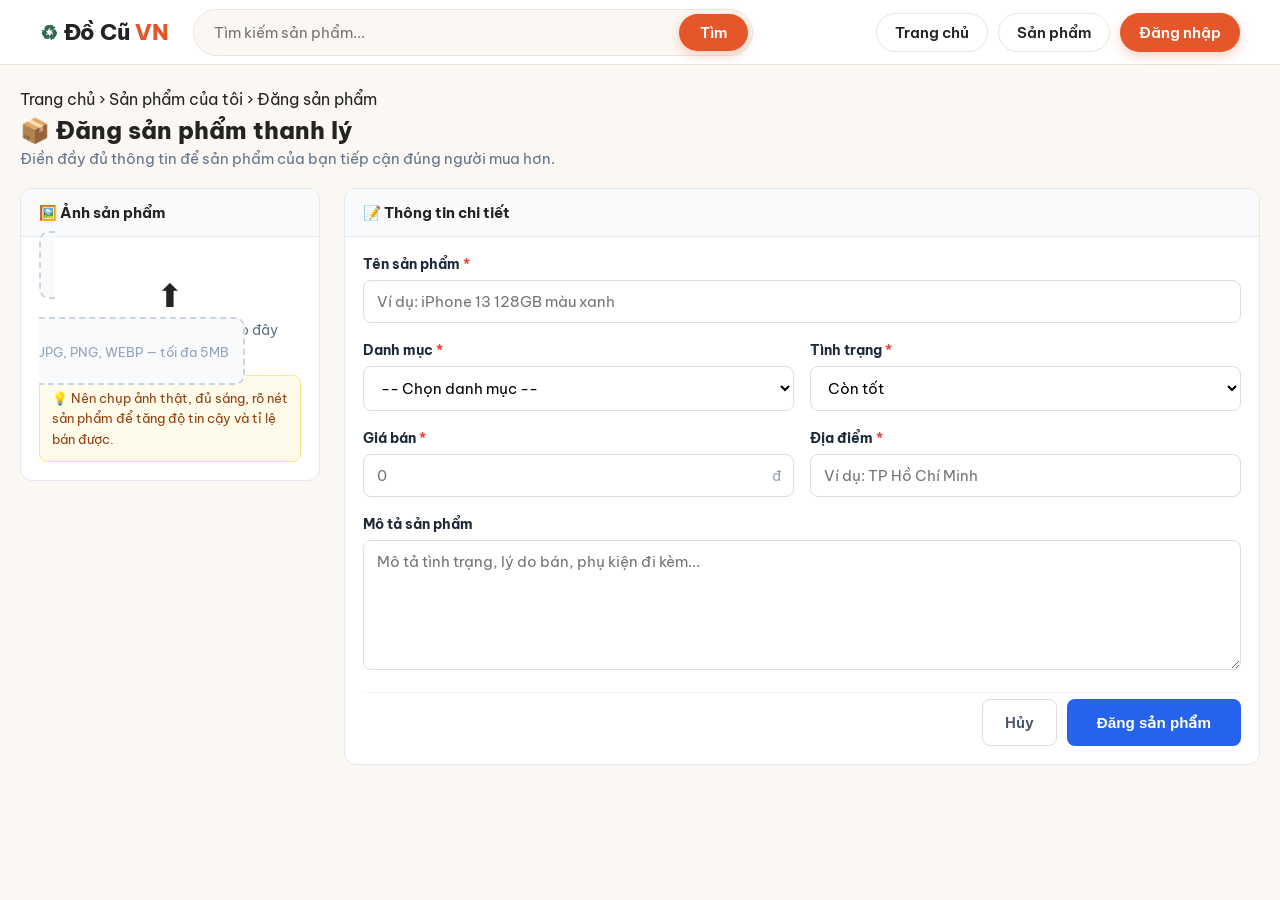
==== commit 7a8e7ff1: "sửa giao diện" ====
--- a/add-product.html
+++ b/add-product.html
@@ -3,272 +3,345 @@
 <head>
 <meta charset="UTF-8">
 <meta name="viewport" content="width=device-width, initial-scale=1.0">
-<title>Thêm sản phẩm</title>
-
+<title>Đăng sản phẩm – Đồ Cũ VN</title>
 <link rel="stylesheet" href="assets/css/style.css">
-
 <style>
-body{
-    margin:0;
-    font-family:Arial,Helvetica,sans-serif;
-    background:#f5f7fb;
-}
-
-.navbar{
-    background:#2563eb;
-    padding:15px 30px;
-}
-
-.menu{
-    display:flex;
-    gap:15px;
-}
-
-.menu a{
-    color:#fff;
-    text-decoration:none;
-    font-weight:bold;
-}
-
-.container{
-    width:800px;
-    margin:40px auto;
-    background:#fff;
-    padding:30px;
-    border-radius:12px;
-    box-shadow:0 10px 25px rgba(0,0,0,.08);
-}
-
-h1{
-    margin-top:0;
-    margin-bottom:30px;
-    text-align:center;
-}
-
-.form-group{
-    margin-bottom:20px;
-}
-
-.form-group label{
-    display:block;
-    font-weight:bold;
-    margin-bottom:8px;
-}
-
-.form-group input,
-.form-group select,
-.form-group textarea{
-    width:100%;
-    padding:12px;
-    border:1px solid #ddd;
-    border-radius:8px;
-    font-size:15px;
-    box-sizing:border-box;
-}
-
-textarea{
-    resize:vertical;
-    min-height:120px;
-}
-
-.preview-img{
-    margin-top:15px;
-    width:220px;
-    border-radius:10px;
-    display:none;
-    border:1px solid #ddd;
-}
-
-button{
-    background:#2563eb;
-    color:#fff;
-    border:none;
-    padding:14px 28px;
-    border-radius:8px;
-    cursor:pointer;
-    font-size:16px;
-}
-
-button:hover{
-    background:#1d4ed8;
-}
+    /* ---- Trang Đăng sản phẩm (dùng chung theme của assets/css/style.css) ---- */
+    .ap-wrap{ padding:24px 0 60px; }
+    .ap-head{ margin-bottom:20px; }
+    .ap-head h1{ font-size:1.5rem; font-weight:800; margin:6px 0 4px; }
+    .ap-head p{ color:#64748b; font-size:0.92rem; margin:0; }
+
+    .ap-grid{
+        display:grid;
+        grid-template-columns:300px 1fr;
+        gap:24px;
+        align-items:start;
+    }
+
+    .ap-card{
+        background:#fff;
+        border:1px solid #e2e8f0;
+        border-radius:12px;
+        overflow:hidden;
+    }
+    .ap-card-head{
+        background:#f8fafc;
+        padding:14px 18px;
+        font-weight:700;
+        font-size:0.92rem;
+        border-bottom:1px solid #e2e8f0;
+    }
+    .ap-card-body{ padding:18px; }
+
+    /* Upload ảnh */
+    .ap-drop{
+        border:2px dashed #cbd5e1;
+        border-radius:10px;
+        padding:22px 14px;
+        text-align:center;
+        cursor:pointer;
+        transition:.2s;
+        background:#f8fafc;
+    }
+    .ap-drop:hover, .ap-drop.dragover{ border-color:#2563eb; background:#eff6ff; }
+    .ap-drop .ap-drop-icon{ font-size:2rem; margin-bottom:6px; }
+    .ap-drop p{ margin:2px 0; font-size:0.85rem; color:#64748b; }
+    .ap-drop small{ color:#94a3b8; }
+    .ap-preview{
+        margin-top:14px;
+        width:100%;
+        aspect-ratio:4/3;
+        object-fit:cover;
+        border-radius:10px;
+        display:none;
+        border:1px solid #e2e8f0;
+    }
+    .ap-hint{
+        margin-top:14px;
+        background:#fffbeb;
+        border:1px solid #fde68a;
+        border-radius:8px;
+        padding:12px;
+        font-size:0.8rem;
+        color:#92400e;
+        line-height:1.6;
+    }
+
+    /* Form */
+    .ap-row{ display:grid; grid-template-columns:1fr 1fr; gap:16px; }
+    .ap-group{ margin-bottom:18px; }
+    .ap-group label{
+        display:block; font-weight:700; font-size:0.88rem;
+        margin-bottom:7px; color:#1e293b;
+    }
+    .ap-group .req{ color:#ef4444; }
+    .ap-group input,
+    .ap-group select,
+    .ap-group textarea{
+        width:100%;
+        padding:11px 13px;
+        border:1px solid #d8dee8;
+        border-radius:8px;
+        font-size:0.92rem;
+        font-family:inherit;
+        box-sizing:border-box;
+        transition:.15s;
+        background:#fff;
+    }
+    .ap-group input:focus,
+    .ap-group select:focus,
+    .ap-group textarea:focus{
+        outline:none; border-color:#2563eb; box-shadow:0 0 0 3px rgba(37,99,235,.12);
+    }
+    .ap-group textarea{ resize:vertical; min-height:130px; }
+    .ap-price-wrap{ position:relative; }
+    .ap-price-wrap span{
+        position:absolute; right:13px; top:50%; transform:translateY(-50%);
+        color:#94a3b8; font-size:0.85rem; pointer-events:none;
+    }
+
+    .ap-actions{
+        display:flex; gap:10px; justify-content:flex-end;
+        padding-top:6px; border-top:1px solid #f1f5f9; margin-top:4px;
+    }
+    .ap-btn-submit{
+        background:#2563eb; color:#fff; border:none;
+        padding:13px 30px; border-radius:8px;
+        font-size:0.95rem; font-weight:700; cursor:pointer;
+        transition:.15s;
+    }
+    .ap-btn-submit:hover{ background:#1d4ed8; }
+    .ap-btn-submit:disabled{ background:#93c5fd; cursor:not-allowed; }
+    .ap-btn-cancel{
+        background:#fff; color:#475569; border:1px solid #d8dee8;
+        padding:13px 22px; border-radius:8px; font-size:0.95rem;
+        font-weight:600; cursor:pointer; text-decoration:none; display:inline-flex;
+        align-items:center;
+    }
+    .ap-btn-cancel:hover{ background:#f1f5f9; }
+
+    #ap-message{ margin-top:14px; font-size:0.88rem; font-weight:600; display:none; padding:12px 14px; border-radius:8px; }
+    #ap-message.success{ display:block; background:#f0fdf4; color:#16a34a; border:1px solid #bbf7d0; }
+    #ap-message.error{ display:block; background:#fef2f2; color:#dc2626; border:1px solid #fecaca; }
+
+    @media (max-width:760px){
+        .ap-grid{ grid-template-columns:1fr; }
+        .ap-row{ grid-template-columns:1fr; }
+    }
 </style>
-
 </head>
-
 <body>
 
-<nav class="navbar">
-    <div class="menu">
-        <a href="index.html">Trang chủ</a>
-        <a href="add-product.html">Đăng sản phẩm</a>
-        <a href="my-products.html">Sản phẩm của tôi</a>
+<header>
+    <div class="header-inner">
+        <a class="logo" href="index.html">Đồ Cũ<span>VN</span></a>
+        <div class="header-search">
+            <input type="text" id="header-search-input" placeholder="Tìm kiếm sản phẩm..." autocomplete="off"
+                   onkeydown="if(event.key==='Enter') goSearch()">
+            <button class="btn btn-primary" onclick="goSearch()">Tìm</button>
+        </div>
+        <nav class="header-nav">
+            <a href="index.html" class="btn btn-outline">Trang chủ</a>
+            <a href="products.html" class="btn btn-outline">Sản phẩm</a>
+            <a href="pages/login.html" class="btn btn-primary" id="nav-guest">Đăng nhập</a>
+            <div class="nav-user-area" id="nav-user" style="display:none;">
+                <a href="pages/cart.php" class="nav-cart-btn" id="nav-cart" title="Đơn hàng của tôi">
+                    🛒
+                    <span class="nav-cart-badge" id="nav-cart-count" style="display:none;">0</span>
+                </a>
+                <span class="nav-username" id="nav-username"></span>
+                <a href="pages/logout.php" class="btn btn-outline" id="nav-logout">Đăng xuất</a>
+            </div>
+        </nav>
     </div>
-</nav>
-
-<div class="container">
-
-<h1>Đăng sản phẩm thanh lý</h1>
-
-<form
-action="add.php"
-method="POST"
-enctype="multipart/form-data">
-
-<div class="form-group">
-<label>Tên sản phẩm</label>
-
-<input
-type="text"
-name="title"
-required>
+</header>
+
+<div class="container ap-wrap">
+
+    <nav class="breadcrumb">
+        <a href="index.html">Trang chủ</a> ›
+        <a href="my-products.html">Sản phẩm của tôi</a> ›
+        <span>Đăng sản phẩm</span>
+    </nav>
+
+    <div class="ap-head">
+        <h1>📦 Đăng sản phẩm thanh lý</h1>
+        <p>Điền đầy đủ thông tin để sản phẩm của bạn tiếp cận đúng người mua hơn.</p>
+    </div>
+
+    <form id="addProductForm" action="add.php" method="POST" enctype="multipart/form-data">
+    <div class="ap-grid">
+
+        <!-- CỘT TRÁI: ẢNH -->
+        <div class="ap-card">
+            <div class="ap-card-head">🖼️ Ảnh sản phẩm</div>
+            <div class="ap-card-body">
+                <label class="ap-drop" id="dropZone">
+                    <div class="ap-drop-icon">⬆️</div>
+                    <p><strong>Chọn ảnh</strong> hoặc kéo thả vào đây</p>
+                    <small>JPG, PNG, WEBP — tối đa 5MB</small>
+                    <input type="file" name="image" id="image" accept="image/*" required style="display:none;">
+                </label>
+                <img id="previewImg" class="ap-preview" alt="Xem trước ảnh sản phẩm">
+                <div class="ap-hint">
+                    💡 Nên chụp ảnh thật, đủ sáng, rõ nét sản phẩm để tăng độ tin cậy và tỉ lệ bán được.
+                </div>
+            </div>
+        </div>
+
+        <!-- CỘT PHẢI: THÔNG TIN -->
+        <div class="ap-card">
+            <div class="ap-card-head">📝 Thông tin chi tiết</div>
+            <div class="ap-card-body">
+
+                <div class="ap-group">
+                    <label>Tên sản phẩm <span class="req">*</span></label>
+                    <input type="text" name="title" maxlength="255" placeholder="Ví dụ: iPhone 13 128GB màu xanh" required>
+                </div>
+
+                <div class="ap-row">
+                    <div class="ap-group">
+                        <label>Danh mục <span class="req">*</span></label>
+                        <select name="category_id" id="category_id" required>
+                            <option value="">-- Chọn danh mục --</option>
+                        </select>
+                    </div>
+                    <div class="ap-group">
+                        <label>Tình trạng <span class="req">*</span></label>
+                        <select name="condition_item" required>
+                            <option value="new">Mới</option>
+                            <option value="like_new">Như mới</option>
+                            <option value="good" selected>Còn tốt</option>
+                            <option value="fair">Khá cũ</option>
+                        </select>
+                    </div>
+                </div>
+
+                <div class="ap-row">
+                    <div class="ap-group">
+                        <label>Giá bán <span class="req">*</span></label>
+                        <div class="ap-price-wrap">
+                            <input type="number" name="price" min="1000" step="1000" placeholder="0" required>
+                            <span>đ</span>
+                        </div>
+                    </div>
+                    <div class="ap-group">
+                        <label>Địa điểm <span class="req">*</span></label>
+                        <input type="text" name="location" placeholder="Ví dụ: TP Hồ Chí Minh" required>
+                    </div>
+                </div>
+
+                <div class="ap-group">
+                    <label>Mô tả sản phẩm</label>
+                    <textarea name="description" placeholder="Mô tả tình trạng, lý do bán, phụ kiện đi kèm..."></textarea>
+                </div>
+
+                <div class="ap-actions">
+                    <a href="my-products.html" class="ap-btn-cancel">Hủy</a>
+                    <button type="submit" class="ap-btn-submit" id="submitBtn">Đăng sản phẩm</button>
+                </div>
+
+                <div id="ap-message"></div>
+            </div>
+        </div>
+
+    </div>
+    </form>
+
 </div>
 
-<div class="form-group">
-<label>Danh mục</label>
-
-<select
-name="category_id"
-id="category_id"
-required>
-
-<option value="">-- Chọn danh mục --</option>
-
-</select>
-
-</div>
-
-<div class="form-group">
-<label>Giá bán</label>
-
-<input
-type="number"
-name="price"
-min="1000"
-required>
-
-</div>
-
-<div class="form-group">
-
-<label>Tình trạng</label>
-
-<select
-name="condition_item"
-required>
-
-<option value="Mới">Mới</option>
-
-<option value="Như mới">Như mới</option>
-
-<option value="Tốt">Tốt</option>
-
-<option value="Đã qua sử dụng" selected>
-Đã qua sử dụng
-</option>
-
-</select>
-
-</div>
-
-<div class="form-group">
-
-<label>Địa điểm</label>
-
-<input
-type="text"
-name="location"
-placeholder="Ví dụ: TP Hồ Chí Minh"
-required>
-
-</div>
-
-<div class="form-group">
-
-<label>Mô tả</label>
-
-<textarea
-name="description"
-placeholder="Mô tả sản phẩm..."></textarea>
-
-</div>
-
-<div class="form-group">
-
-<label>Ảnh sản phẩm</label>
-
-<input
-type="file"
-name="image"
-id="image"
-accept="image/*"
-required>
-
-<img
-id="previewImg"
-class="preview-img">
-
-</div>
-
-<button type="submit">
-Đăng sản phẩm
-</button>
-
-</form>
-
-</div>
-
 <script>
-
-fetch("api/categories.php")
-
-.then(res=>res.json())
-
-.then(data=>{
-
-    if(!data.success) return;
-
-    let select=document.getElementById("category_id");
-
-    data.data.forEach(cat=>{
-
-        let option=document.createElement("option");
-
-        option.value=cat.id;
-
-        option.textContent=cat.name;
-
-        select.appendChild(option);
-
+    function goSearch() {
+        const q = document.getElementById('header-search-input').value.trim();
+        if (q) window.location.href = `search.html?q=${encodeURIComponent(q)}`;
+    }
+
+    // Kiểm tra đăng nhập
+    fetch('api/auth-check.php')
+        .then(r => r.json())
+        .then(data => {
+            if (data.success && data.logged_in) {
+                document.getElementById('nav-guest').style.display = 'none';
+                document.getElementById('nav-user').style.display = 'flex';
+                document.getElementById('nav-username').textContent =
+                    '👤 ' + (data.user.fullname || data.user.username);
+            } else {
+                window.location.href = `pages/login.html?redirect=${encodeURIComponent('add-product.html')}`;
+            }
+        })
+        .catch(() => {});
+
+    // Tải danh mục
+    fetch('api/categories.php')
+        .then(res => res.json())
+        .then(data => {
+            if (!data.success) return;
+            const select = document.getElementById('category_id');
+            data.data.forEach(cat => {
+                const option = document.createElement('option');
+                option.value = cat.id;
+                option.textContent = cat.name;
+                select.appendChild(option);
+            });
+        })
+        .catch(err => console.log(err));
+
+    // Ảnh: preview + kéo thả
+    const dropZone   = document.getElementById('dropZone');
+    const imageInput = document.getElementById('image');
+    const previewImg = document.getElementById('previewImg');
+
+    function showPreview(file) {
+        if (!file) { previewImg.style.display = 'none'; return; }
+        previewImg.src = URL.createObjectURL(file);
+        previewImg.style.display = 'block';
+    }
+
+    imageInput.addEventListener('change', function () { showPreview(this.files[0]); });
+
+    ['dragenter', 'dragover'].forEach(evt =>
+        dropZone.addEventListener(evt, e => { e.preventDefault(); dropZone.classList.add('dragover'); })
+    );
+    ['dragleave', 'drop'].forEach(evt =>
+        dropZone.addEventListener(evt, e => { e.preventDefault(); dropZone.classList.remove('dragover'); })
+    );
+    dropZone.addEventListener('drop', e => {
+        const file = e.dataTransfer.files[0];
+        if (file) { imageInput.files = e.dataTransfer.files; showPreview(file); }
     });
 
-})
-
-.catch(err=>console.log(err));
-
-document.getElementById("image").addEventListener("change",function(){
-
-    const file=this.files[0];
-
-    const preview=document.getElementById("previewImg");
-
-    if(file){
-
-        preview.src=URL.createObjectURL(file);
-
-        preview.style.display="block";
-
-    }else{
-
-        preview.style.display="none";
-
-    }
-
-});
-
+    // Submit qua AJAX để hiện thông báo đẹp thay vì reload trang
+    document.getElementById('addProductForm').addEventListener('submit', async function (e) {
+        e.preventDefault();
+        const msgBox = document.getElementById('ap-message');
+        const btn = document.getElementById('submitBtn');
+        msgBox.className = '';
+        msgBox.style.display = 'none';
+        btn.disabled = true;
+        btn.textContent = 'Đang đăng...';
+
+        try {
+            const res = await fetch('add.php', { method: 'POST', body: new FormData(this), credentials: 'include' });
+            const data = await res.json();
+
+            msgBox.className = data.success ? 'success' : 'error';
+            msgBox.textContent = data.message || (data.success ? 'Đăng sản phẩm thành công!' : 'Có lỗi xảy ra.');
+
+            if (data.success) {
+                setTimeout(() => { window.location.href = 'my-products.html'; }, 900);
+            } else {
+                btn.disabled = false;
+                btn.textContent = 'Đăng sản phẩm';
+            }
+        } catch (err) {
+            msgBox.className = 'error';
+            msgBox.textContent = 'Không thể kết nối máy chủ, vui lòng thử lại.';
+            btn.disabled = false;
+            btn.textContent = 'Đăng sản phẩm';
+        }
+    });
 </script>
 
 </body>
-</html>
-</body>
-</html>
+</html>
--- a/assets/css/style.css
+++ b/assets/css/style.css
@@ -1,799 +1,702 @@
-/* assets/css/style.css */
-:root {
-    --primary: #2563eb;
-    --primary-hover: #1d4ed8;
-    --accent: #f97316;
-    --bg: #f8fafc;
-    --card-bg: #ffffff;
-    --text: #1e293b;
-    --text-muted: #64748b;
-    --border: #e2e8f0;
-    --shadow: 0 1px 3px rgba(0,0,0,0.08), 0 1px 2px rgba(0,0,0,0.06);
-    --shadow-hover: 0 8px 25px rgba(0,0,0,0.12);
-    --radius: 12px;
+@import url('https://fonts.googleapis.com/css2?family=Be+Vietnam+Pro:wght@400;500;600;700;800&display=swap');
+
+:root{
+    /* Màu thương hiệu */
+    --ember: #E5572B;
+    --ember-dark: #C2431A;
+    --ember-light: #FDECE4;
+    --moss: #2F6B4F;
+    --moss-light: #E4F2EA;
+    --gold: #F0A93E;
+
+    /* Trung tính */
+    --ink: #232323;
+    --charcoal: #6B6660;
+    --cream: #FBF8F4;
+    --line: #EBE5DB;
+    --white: #FFFFFF;
+
+    /* Bố cục */
     --radius-sm: 8px;
-}
-
-* { box-sizing: border-box; margin: 0; padding: 0; }
-
-body {
-    font-family: 'Inter', 'Segoe UI', sans-serif;
-    background: var(--bg);
-    color: var(--text);
-    line-height: 1.6;
-}
-
-a { color: inherit; text-decoration: none; }
-
-/* ===== HEADER ===== */
-header {
-    background: #fff;
-    border-bottom: 1px solid var(--border);
-    position: sticky;
-    top: 0;
-    z-index: 100;
-    box-shadow: var(--shadow);
-}
-
-.header-inner {
-    max-width: 1200px;
-    margin: 0 auto;
-    padding: 0 20px;
-    display: flex;
-    align-items: center;
-    gap: 20px;
-    height: 64px;
-}
-
-.logo {
-    font-size: 1.4rem;
-    font-weight: 800;
-    color: var(--primary);
-    white-space: nowrap;
-}
-
-.logo span { color: var(--accent); }
-
-/* Search bar in header */
-.header-search {
-    flex: 1;
-    max-width: 500px;
-    display: flex;
-    gap: 8px;
-}
-
-.header-search input {
-    flex: 1;
-    padding: 9px 16px;
-    border: 2px solid var(--border);
-    border-radius: 24px;
-    font-size: 0.9rem;
-    outline: none;
-    transition: border-color 0.2s;
-}
-
-.header-search input:focus { border-color: var(--primary); }
-
-.btn {
-    padding: 9px 20px;
-    border: none;
-    border-radius: 24px;
-    font-size: 0.9rem;
-    font-weight: 600;
-    cursor: pointer;
-    transition: all 0.2s;
-}
-
-.btn-primary { background: var(--primary); color: #fff; }
-.btn-primary:hover { background: var(--primary-hover); }
-
-.btn-outline {
-    background: transparent;
-    border: 2px solid var(--primary);
-    color: var(--primary);
-}
-.btn-outline:hover { background: var(--primary); color: #fff; }
-
-.header-nav {
-    display: flex;
-    gap: 12px;
-    align-items: center;
-}
-
-/* ===== CONTAINER ===== */
-.container {
-    max-width: 1200px;
-    margin: 0 auto;
-    padding: 0 20px;
-}
-
-/* ===== HERO ===== */
-.hero {
-    background: linear-gradient(135deg, #1e40af 0%, #2563eb 50%, #0ea5e9 100%);
-    color: #fff;
-    padding: 60px 20px;
-    text-align: center;
-}
-
-.hero h1 { font-size: 2.2rem; font-weight: 800; margin-bottom: 12px; }
-.hero p { font-size: 1.1rem; opacity: 0.85; margin-bottom: 32px; }
-
-.hero-search {
-    max-width: 560px;
-    margin: 0 auto;
-    display: flex;
-    gap: 10px;
-    background: #fff;
-    border-radius: 32px;
-    padding: 6px 8px 6px 20px;
-    box-shadow: 0 8px 32px rgba(0,0,0,0.2);
-}
-
-.hero-search input {
-    flex: 1;
-    border: none;
-    outline: none;
-    font-size: 1rem;
-    color: var(--text);
-    background: transparent;
-}
-
-.hero-search button {
-    padding: 10px 24px;
-    background: var(--accent);
-    color: #fff;
-    border: none;
-    border-radius: 24px;
-    font-weight: 700;
-    font-size: 0.95rem;
-    cursor: pointer;
-    transition: background 0.2s;
-}
-
-.hero-search button:hover { background: #ea6c00; }
-
-/* ===== CATEGORIES ===== */
-.section { padding: 40px 0; }
-.section-title {
-    font-size: 1.3rem;
-    font-weight: 700;
-    margin-bottom: 20px;
-    color: var(--text);
-    display: flex;
-    align-items: center;
-    gap: 10px;
-}
-
-.category-list {
-    display: flex;
-    gap: 12px;
-    flex-wrap: wrap;
-}
-
-.category-chip {
-    padding: 8px 18px;
-    border-radius: 24px;
-    background: #fff;
-    border: 2px solid var(--border);
-    font-size: 0.88rem;
-    font-weight: 500;
-    cursor: pointer;
-    transition: all 0.2s;
-    color: var(--text-muted);
-}
-
-.category-chip:hover,
-.category-chip.active {
-    background: var(--primary);
-    border-color: var(--primary);
-    color: #fff;
-}
-
-/* ===== PRODUCT GRID ===== */
-.product-grid {
-    display: grid;
-    grid-template-columns: repeat(auto-fill, minmax(220px, 1fr));
-    gap: 20px;
-}
-
-.product-card {
-    background: var(--card-bg);
-    border-radius: var(--radius);
-    overflow: hidden;
-    box-shadow: var(--shadow);
-    transition: all 0.25s;
-    cursor: pointer;
-    display: flex;
-    flex-direction: column;
-}
-
-.product-card:hover {
-    transform: translateY(-4px);
-    box-shadow: var(--shadow-hover);
-}
-
-.product-img {
-    width: 100%;
-    aspect-ratio: 4/3;
-    object-fit: cover;
-    background: #f1f5f9;
-}
-
-.product-img-placeholder {
-    width: 100%;
-    aspect-ratio: 4/3;
-    background: linear-gradient(135deg, #e2e8f0 0%, #cbd5e1 100%);
-    display: flex;
-    align-items: center;
-    justify-content: center;
-    font-size: 2.5rem;
-    color: #94a3b8;
-}
-
-.product-info { padding: 14px; flex: 1; display: flex; flex-direction: column; }
-
-.product-title {
-    font-size: 0.93rem;
-    font-weight: 600;
-    margin-bottom: 6px;
-    display: -webkit-box;
-    -webkit-line-clamp: 2;
-    -webkit-box-orient: vertical;
-    overflow: hidden;
-    line-height: 1.4;
-}
-
-.product-price {
-    font-size: 1.05rem;
-    font-weight: 800;
-    color: var(--accent);
-    margin-bottom: 8px;
-    margin-top: auto;
-}
-
-.product-meta {
-    display: flex;
-    gap: 8px;
-    flex-wrap: wrap;
-    margin-top: 8px;
-}
-
-.badge {
-    font-size: 0.72rem;
-    padding: 2px 8px;
-    border-radius: 99px;
-    font-weight: 600;
-}
-
-.badge-new { background: #dcfce7; color: #15803d; }
-.badge-like-new { background: #dbeafe; color: #1d4ed8; }
-.badge-good { background: #fef9c3; color: #854d0e; }
-.badge-fair { background: #fce7f3; color: #9d174d; }
-
-.product-location {
-    font-size: 0.78rem;
-    color: var(--text-muted);
-    display: flex;
-    align-items: center;
-    gap: 4px;
-    margin-top: 6px;
-}
-
-/* ===== PAGINATION ===== */
-.pagination {
-    display: flex;
-    justify-content: center;
-    gap: 8px;
-    margin-top: 36px;
-    flex-wrap: wrap;
-}
-
-.page-btn {
-    width: 38px;
-    height: 38px;
-    border-radius: 8px;
-    border: 2px solid var(--border);
-    background: #fff;
-    font-weight: 600;
-    font-size: 0.9rem;
-    cursor: pointer;
-    display: flex;
-    align-items: center;
-    justify-content: center;
-    transition: all 0.2s;
-    color: var(--text);
-}
-
-.page-btn:hover,
-.page-btn.active {
-    background: var(--primary);
-    border-color: var(--primary);
-    color: #fff;
-}
-
-/* ===== LOADING & EMPTY ===== */
-.loading {
-    text-align: center;
-    padding: 60px 20px;
-    color: var(--text-muted);
-}
-
-.spinner {
-    width: 40px;
-    height: 40px;
-    border: 4px solid var(--border);
-    border-top-color: var(--primary);
-    border-radius: 50%;
-    animation: spin 0.8s linear infinite;
-    margin: 0 auto 16px;
-}
-
-@keyframes spin { to { transform: rotate(360deg); } }
-
-.empty {
-    text-align: center;
-    padding: 60px 20px;
-    color: var(--text-muted);
-}
-
-.empty-icon { font-size: 3rem; margin-bottom: 12px; }
-
-/* ===== SEARCH RESULTS PAGE ===== */
-.search-bar-page {
-    background: #fff;
-    border-bottom: 1px solid var(--border);
-    padding: 16px 0;
-}
-
-.search-bar-page .search-row {
-    display: flex;
-    gap: 12px;
-    align-items: center;
-}
-
-.search-bar-page input {
-    flex: 1;
-    padding: 10px 18px;
-    border: 2px solid var(--border);
-    border-radius: 8px;
-    font-size: 1rem;
-    outline: none;
-}
-
-.search-bar-page input:focus { border-color: var(--primary); }
-
-.filter-row {
-    display: flex;
-    gap: 12px;
-    margin-top: 14px;
-    flex-wrap: wrap;
-    align-items: center;
-}
-
-.filter-row select {
-    padding: 8px 12px;
-    border: 2px solid var(--border);
-    border-radius: 8px;
-    font-size: 0.88rem;
-    outline: none;
-    background: #fff;
-    cursor: pointer;
-}
-
-.search-count {
-    font-size: 0.9rem;
-    color: var(--text-muted);
-    margin: 20px 0 16px;
-}
-
-.search-count strong { color: var(--text); }
-
-/* ===== PRODUCT DETAIL PAGE ===== */
-.breadcrumb {
-    padding: 14px 0;
-    font-size: 0.85rem;
-    color: var(--text-muted);
-    display: flex;
-    gap: 8px;
-    align-items: center;
-}
-
-.breadcrumb a { color: var(--primary); }
-.breadcrumb a:hover { text-decoration: underline; }
-
-.detail-layout {
-    display: grid;
-    grid-template-columns: 1fr 380px;
-    gap: 32px;
-    padding: 24px 0 48px;
-}
-
-.detail-img {
-    width: 100%;
-    border-radius: var(--radius);
-    object-fit: cover;
-    max-height: 460px;
-    background: #f1f5f9;
-}
-
-.detail-info { display: flex; flex-direction: column; gap: 16px; }
-
-.detail-title {
-    font-size: 1.5rem;
-    font-weight: 800;
-    line-height: 1.3;
-}
-
-.detail-price {
-    font-size: 2rem;
-    font-weight: 900;
-    color: var(--accent);
-}
-
-.detail-meta {
-    display: flex;
-    flex-direction: column;
-    gap: 10px;
-    background: var(--bg);
-    border-radius: var(--radius-sm);
-    padding: 16px;
-}
-
-.detail-meta-row {
-    display: flex;
-    gap: 8px;
-    font-size: 0.9rem;
-}
-
-.detail-meta-row .label {
-    color: var(--text-muted);
-    min-width: 90px;
-}
-
-.detail-meta-row .value { font-weight: 600; }
-
-.detail-desc {
-    background: #fff;
-    border: 1px solid var(--border);
-    border-radius: var(--radius-sm);
-    padding: 16px;
-    font-size: 0.93rem;
-    line-height: 1.7;
-    white-space: pre-wrap;
-}
-
-.seller-card {
-    background: #fff;
-    border: 1px solid var(--border);
-    border-radius: var(--radius);
-    padding: 20px;
-}
-
-.seller-card h3 { font-size: 1rem; margin-bottom: 12px; }
-
-.seller-name {
-    font-weight: 700;
-    font-size: 1.05rem;
-    margin-bottom: 8px;
-}
-
-.seller-contact {
-    font-size: 0.88rem;
-    color: var(--text-muted);
-    display: flex;
-    flex-direction: column;
-    gap: 4px;
-    margin-bottom: 16px;
-}
-
-.btn-contact {
-    width: 100%;
-    padding: 12px;
-    background: var(--accent);
-    color: #fff;
-    border: none;
-    border-radius: 8px;
-    font-weight: 700;
-    font-size: 1rem;
-    cursor: pointer;
-    text-align: center;
-    display: block;
-    transition: background 0.2s;
-}
-
-.btn-contact:hover { background: #ea6c00; }
-
-/* ===== RELATED PRODUCTS ===== */
-.related-section { padding: 32px 0 48px; }
-
-/* ===== RESPONSIVE ===== */
-@media (max-width: 768px) {
-    .hero h1 { font-size: 1.5rem; }
-    .hero p { font-size: 0.95rem; }
-    .detail-layout { grid-template-columns: 1fr; }
-    .header-nav { display: none; }
-    .product-grid { grid-template-columns: repeat(2, 1fr); gap: 12px; }
-}
-
-@media (max-width: 480px) {
-    .product-grid { grid-template-columns: 1fr; }
-    .hero-search { flex-direction: column; border-radius: var(--radius); }
-    .hero-search button { border-radius: 8px; }
-}
-
-/* ===== GALLERY ===== */
-.gallery-wrap {
-    display: flex;
-    flex-direction: column;
-    gap: 12px;
-}
-
-.gallery-main {
-    position: relative;
-    border-radius: var(--radius);
-    overflow: hidden;
-    background: #f1f5f9;
-    aspect-ratio: 4/3;
-}
-
-.gallery-main img {
-    width: 100%;
-    height: 100%;
-    object-fit: cover;
-    transition: opacity 0.25s;
-}
-
-.gallery-main .placeholder-big {
-    width: 100%;
-    height: 100%;
-    display: flex;
-    flex-direction: column;
-    align-items: center;
-    justify-content: center;
-    font-size: 4rem;
-    color: #94a3b8;
-    gap: 8px;
-}
-
-.gallery-main .placeholder-big span {
-    font-size: 0.9rem;
-    color: #cbd5e1;
-}
-
-/* Nút prev/next */
-.gallery-arrow {
-    position: absolute;
-    top: 50%;
-    transform: translateY(-50%);
-    background: rgba(255,255,255,0.85);
-    border: none;
-    border-radius: 50%;
-    width: 36px;
-    height: 36px;
-    font-size: 1rem;
-    cursor: pointer;
-    display: flex;
-    align-items: center;
-    justify-content: center;
-    box-shadow: var(--shadow);
-    transition: background 0.2s;
-    z-index: 2;
-}
-.gallery-arrow:hover { background: #fff; }
-.gallery-arrow.prev { left: 10px; }
-.gallery-arrow.next { right: 10px; }
-
-/* Badge tình trạng nổi trên ảnh */
-.gallery-badge {
-    position: absolute;
-    top: 12px;
-    left: 12px;
-    padding: 4px 12px;
-    border-radius: 99px;
-    font-size: 0.8rem;
-    font-weight: 700;
-    z-index: 2;
-}
-
-/* Ảnh thumbnail */
-.gallery-thumbs {
-    display: flex;
-    gap: 8px;
-    overflow-x: auto;
-    padding-bottom: 4px;
-}
-
-.gallery-thumbs::-webkit-scrollbar { height: 4px; }
-.gallery-thumbs::-webkit-scrollbar-track { background: #f1f5f9; border-radius: 2px; }
-.gallery-thumbs::-webkit-scrollbar-thumb { background: #cbd5e1; border-radius: 2px; }
-
-.thumb {
-    flex-shrink: 0;
-    width: 72px;
-    height: 72px;
-    border-radius: 8px;
-    overflow: hidden;
-    border: 2px solid transparent;
-    cursor: pointer;
-    transition: border-color 0.2s;
-    background: #f1f5f9;
-}
-
-.thumb img {
-    width: 100%;
-    height: 100%;
-    object-fit: cover;
-}
-
-.thumb.active { border-color: var(--primary); }
-.thumb:hover  { border-color: #93c5fd; }
-
-/* ===== MÔ TẢ SẢN PHẨM (redesign) ===== */
-.desc-section {
-    background: #fff;
-    border-radius: var(--radius);
-    border: 1px solid var(--border);
-    overflow: hidden;
-    margin-top: 8px;
-}
-
-.desc-section-header {
-    display: flex;
-    align-items: center;
-    gap: 10px;
-    padding: 14px 18px;
-    background: #f8fafc;
-    border-bottom: 1px solid var(--border);
-    font-weight: 700;
-    font-size: 0.95rem;
-}
-
-.desc-body {
-    padding: 18px;
-    font-size: 0.93rem;
-    line-height: 1.85;
-    color: var(--text);
-    white-space: pre-wrap;
-    word-break: break-word;
-}
-
-/* ===== SPECS TABLE ===== */
-.specs-table {
-    width: 100%;
-    border-collapse: collapse;
-    font-size: 0.9rem;
-}
-
-.specs-table tr:nth-child(even) { background: #f8fafc; }
-
-.specs-table td {
-    padding: 10px 14px;
-    border-bottom: 1px solid var(--border);
-    vertical-align: top;
-}
-
-.specs-table td:first-child {
-    color: var(--text-muted);
-    width: 38%;
-    font-weight: 500;
-}
-
-.specs-table td:last-child { font-weight: 600; }
-
-/* ===== DETAIL LAYOUT OVERRIDE (3 cột) ===== */
-.detail-layout-new {
-    display: grid;
-    grid-template-columns: 1fr 1fr 340px;
-    gap: 28px;
-    padding: 20px 0 48px;
-    align-items: start;
-}
-
-/* Cột trái: gallery */
-/* Cột giữa: mô tả */
-/* Cột phải: sidebar giá + bán */
-
-.detail-sidebar {
-    display: flex;
-    flex-direction: column;
-    gap: 16px;
-    position: sticky;
-    top: 80px;
-}
-
-.price-box {
-    background: #fff;
-    border: 1px solid var(--border);
-    border-radius: var(--radius);
-    padding: 20px;
-}
-
-.price-box .price-label { font-size: 0.8rem; color: var(--text-muted); margin-bottom: 4px; }
-.price-box .price-value { font-size: 2.2rem; font-weight: 900; color: var(--accent); line-height: 1; margin-bottom: 16px; }
-
-.price-box .btn-buy {
-    display: block;
-    width: 100%;
-    padding: 14px;
-    background: var(--accent);
-    color: #fff;
-    border: none;
-    border-radius: 10px;
-    font-size: 1.05rem;
-    font-weight: 700;
-    text-align: center;
-    cursor: pointer;
-    transition: background 0.2s;
-    text-decoration: none;
-}
-.price-box .btn-buy:hover { background: #ea6c00; }
-
-.price-box .btn-save {
-    display: block;
-    width: 100%;
-    padding: 11px;
-    background: #fff;
-    color: var(--primary);
-    border: 2px solid var(--primary);
-    border-radius: 10px;
-    font-size: 0.95rem;
-    font-weight: 600;
-    text-align: center;
-    cursor: pointer;
-    margin-top: 8px;
-    transition: all 0.2s;
-}
-.price-box .btn-save:hover { background: var(--primary); color: #fff; }
-
-.seller-card-new {
-    background: #fff;
-    border: 1px solid var(--border);
-    border-radius: var(--radius);
-    padding: 18px;
-}
-
-.seller-card-new .s-header {
-    display: flex;
-    align-items: center;
-    gap: 12px;
-    margin-bottom: 14px;
-    padding-bottom: 14px;
-    border-bottom: 1px solid var(--border);
-}
-
-.seller-avatar {
-    width: 44px;
-    height: 44px;
-    border-radius: 50%;
-    background: linear-gradient(135deg, var(--primary), #0ea5e9);
-    display: flex;
-    align-items: center;
-    justify-content: center;
-    color: #fff;
-    font-weight: 800;
-    font-size: 1.1rem;
-    flex-shrink: 0;
-}
-
-.seller-card-new .s-name { font-weight: 700; font-size: 0.97rem; }
-.seller-card-new .s-role { font-size: 0.78rem; color: var(--text-muted); }
-
-.seller-info-row {
-    display: flex;
-    align-items: center;
-    gap: 8px;
-    font-size: 0.875rem;
-    padding: 6px 0;
-    color: var(--text-muted);
-}
-.seller-info-row strong { color: var(--text); }
-
-@media (max-width: 900px) {
-    .detail-layout-new { grid-template-columns: 1fr 320px; }
-    .detail-layout-new > div:nth-child(2) { grid-column: 1 / -1; order: 3; }
-}
-
-@media (max-width: 640px) {
-    .detail-layout-new { grid-template-columns: 1fr; }
-    .detail-sidebar { position: static; }
-}
+    --radius-md: 14px;
+    --radius-lg: 22px;
+    --shadow-card: 0 2px 12px rgba(35,30,25,.07);
+    --shadow-hover: 0 14px 28px rgba(35,30,25,.14);
+    --header-h: 64px;
+    --container-w: 1240px;
+}
+
+*,*::before,*::after{ box-sizing:border-box; }
+
+html{ scroll-behavior:smooth; }
+
+body{
+    margin:0;
+    font-family:'Be Vietnam Pro', system-ui, sans-serif;
+    color:var(--ink);
+    background:var(--cream);
+    -webkit-font-smoothing:antialiased;
+    padding-bottom:0;
+}
+
+a{ text-decoration:none; color:inherit; }
+ul{ list-style:none; margin:0; padding:0; }
+img{ max-width:100%; display:block; }
+
+:focus-visible{
+    outline:2px solid var(--ember);
+    outline-offset:2px;
+}
+
+.container{
+    max-width:var(--container-w);
+    margin:0 auto;
+    padding:0 20px;
+}
+
+/* ==========================================================================
+   BUTTONS
+   ========================================================================== */
+
+.btn{
+    display:inline-flex;
+    align-items:center;
+    justify-content:center;
+    gap:6px;
+    font-family:inherit;
+    font-size:14.5px;
+    font-weight:600;
+    padding:9px 18px;
+    border-radius:999px;
+    border:1.5px solid transparent;
+    cursor:pointer;
+    transition:all .18s ease;
+    white-space:nowrap;
+}
+
+.btn-primary{
+    background:var(--ember);
+    color:var(--white);
+    box-shadow:0 4px 12px rgba(229,87,43,.28);
+}
+.btn-primary:hover{
+    background:var(--ember-dark);
+    transform:translateY(-1px);
+}
+
+.btn-outline{
+    background:transparent;
+    color:var(--ink);
+    border-color:var(--line);
+}
+.btn-outline:hover{
+    border-color:var(--ember);
+    color:var(--ember-dark);
+    background:var(--ember-light);
+}
+
+/* ==========================================================================
+   HEADER
+   ========================================================================== */
+
+header{
+    position:sticky;
+    top:0;
+    z-index:100;
+    background:var(--white);
+    border-bottom:1px solid var(--line);
+}
+
+.header-inner{
+    max-width:var(--container-w);
+    margin:0 auto;
+    padding:0 20px;
+    height:var(--header-h);
+    display:flex;
+    align-items:center;
+    gap:24px;
+}
+
+.logo{
+    font-family:'Be Vietnam Pro', sans-serif;
+    font-weight:800;
+    font-size:22px;
+    letter-spacing:-.3px;
+    color:var(--ink);
+    flex-shrink:0;
+    display:flex;
+    align-items:center;
+    gap:6px;
+}
+.logo::before{
+    content:"♻";
+    font-size:20px;
+    color:var(--moss);
+}
+.logo span{ color:var(--ember); }
+
+.header-search{
+    flex:1;
+    max-width:560px;
+    display:flex;
+    background:var(--cream);
+    border:1.5px solid var(--line);
+    border-radius:999px;
+    padding:4px 4px 4px 18px;
+    transition:border-color .15s ease;
+}
+.header-search:focus-within{
+    border-color:var(--ember);
+}
+.header-search input{
+    flex:1;
+    border:none;
+    background:transparent;
+    font-family:inherit;
+    font-size:14.5px;
+    outline:none;
+    color:var(--ink);
+}
+.header-search .btn{
+    padding:8px 20px;
+}
+
+.header-nav{
+    display:flex;
+    align-items:center;
+    gap:10px;
+    margin-left:auto;
+    flex-shrink:0;
+}
+
+.nav-user-area{
+    display:flex;
+    align-items:center;
+    gap:14px;
+}
+
+.nav-cart-btn{
+    position:relative;
+    font-size:20px;
+    width:40px;
+    height:40px;
+    display:flex;
+    align-items:center;
+    justify-content:center;
+    border-radius:50%;
+    background:var(--cream);
+    transition:background .15s ease;
+}
+.nav-cart-btn:hover{ background:var(--ember-light); }
+
+.nav-cart-badge{
+    position:absolute;
+    top:-2px;
+    right:-2px;
+    background:var(--ember);
+    color:var(--white);
+    font-size:11px;
+    font-weight:700;
+    min-width:18px;
+    height:18px;
+    border-radius:999px;
+    display:flex;
+    align-items:center;
+    justify-content:center;
+    padding:0 4px;
+    border:2px solid var(--white);
+}
+
+.nav-username{
+    font-weight:600;
+    font-size:14px;
+    color:var(--ink);
+    white-space:nowrap;
+}
+
+/* Nút menu di động (ẩn trên desktop) */
+.nav-toggle{
+    display:none;
+    width:40px;
+    height:40px;
+    border:none;
+    background:transparent;
+    cursor:pointer;
+    flex-direction:column;
+    align-items:center;
+    justify-content:center;
+    gap:4px;
+}
+.nav-toggle span{
+    width:22px;
+    height:2px;
+    background:var(--ink);
+    border-radius:2px;
+    transition:transform .2s ease, opacity .2s ease;
+}
+
+/* ==========================================================================
+   HERO
+   ========================================================================== */
+
+.hero{
+    background:linear-gradient(120deg, var(--ember) 0%, #F07A44 55%, var(--gold) 100%);
+    color:var(--white);
+    padding:52px 0 64px;
+    position:relative;
+    overflow:hidden;
+}
+.hero::after{
+    content:"";
+    position:absolute;
+    right:-60px;
+    bottom:-80px;
+    width:280px;
+    height:280px;
+    border-radius:50%;
+    background:rgba(255,255,255,.10);
+}
+.hero .container{ position:relative; z-index:1; }
+
+.hero h1{
+    font-size:clamp(26px, 4vw, 38px);
+    font-weight:800;
+    margin:0 0 10px;
+    letter-spacing:-.4px;
+}
+.hero p{
+    font-size:16px;
+    opacity:.92;
+    margin:0 0 26px;
+    max-width:520px;
+}
+
+.hero-search{
+    display:flex;
+    max-width:560px;
+    background:var(--white);
+    border-radius:999px;
+    padding:5px 5px 5px 20px;
+    box-shadow:var(--shadow-hover);
+}
+.hero-search input{
+    flex:1;
+    border:none;
+    outline:none;
+    font-family:inherit;
+    font-size:15px;
+    color:var(--ink);
+}
+.hero-search button{
+    border:none;
+    background:var(--ink);
+    color:var(--white);
+    font-weight:700;
+    font-size:14px;
+    padding:12px 22px;
+    border-radius:999px;
+    cursor:pointer;
+    transition:background .15s ease;
+}
+.hero-search button:hover{ background:var(--ember-dark); }
+
+/* Dải cam kết nhỏ dưới hero */
+.trust-strip{
+    display:flex;
+    gap:28px;
+    flex-wrap:wrap;
+    max-width:var(--container-w);
+    margin:-28px auto 0;
+    padding:18px 24px;
+    background:var(--white);
+    border-radius:var(--radius-lg);
+    box-shadow:var(--shadow-card);
+    position:relative;
+    z-index:2;
+}
+.trust-item{
+    display:flex;
+    align-items:center;
+    gap:10px;
+    font-size:13.5px;
+    font-weight:600;
+    color:var(--charcoal);
+}
+.trust-item .dot{
+    width:34px;
+    height:34px;
+    border-radius:50%;
+    background:var(--moss-light);
+    color:var(--moss);
+    display:flex;
+    align-items:center;
+    justify-content:center;
+    font-size:16px;
+    flex-shrink:0;
+}
+
+/* ==========================================================================
+   SECTION / TITLE
+   ========================================================================== */
+
+.section{ padding:40px 0; }
+
+.section-title{
+    font-size:19px;
+    font-weight:800;
+    color:var(--ink);
+    margin-bottom:18px;
+    display:flex;
+    align-items:center;
+    gap:8px;
+}
+
+/* ==========================================================================
+   CATEGORY CHIPS — dạng "thẻ giá" (signature element)
+   ========================================================================== */
+
+.category-list{
+    display:flex;
+    gap:12px;
+    overflow-x:auto;
+    padding:4px 4px 12px;
+    scrollbar-width:none;
+}
+.category-list::-webkit-scrollbar{ display:none; }
+
+.category-chip{
+    position:relative;
+    flex-shrink:0;
+    display:flex;
+    align-items:center;
+    gap:8px;
+    background:var(--white);
+    border:1.5px dashed var(--line);
+    padding:10px 18px 10px 26px;
+    border-radius:var(--radius-sm) var(--radius-md) var(--radius-md) var(--radius-sm);
+    font-size:14px;
+    font-weight:600;
+    color:var(--charcoal);
+    transition:all .18s ease;
+}
+/* núm tròn mô phỏng lỗ thẻ giá */
+.category-chip::before{
+    content:"";
+    position:absolute;
+    left:10px;
+    top:50%;
+    transform:translateY(-50%);
+    width:6px;
+    height:6px;
+    border-radius:50%;
+    background:var(--cream);
+    border:1.5px solid var(--line);
+}
+.category-chip:hover{
+    border-color:var(--ember);
+    color:var(--ember-dark);
+    transform:rotate(-1deg) translateY(-2px);
+}
+.category-chip.active{
+    background:var(--ember);
+    border-style:solid;
+    border-color:var(--ember);
+    color:var(--white);
+}
+.category-chip.active::before{
+    background:rgba(255,255,255,.6);
+    border-color:rgba(255,255,255,.8);
+}
+
+/* ==========================================================================
+   PRODUCT GRID
+   ========================================================================== */
+
+.product-grid{
+    display:grid;
+    grid-template-columns:repeat(4, 1fr);
+    gap:18px;
+}
+
+/* Thẻ sản phẩm — dự đoán theo cấu trúc phổ biến mà main.js có thể render.
+   Nếu class thật trong main.js khác, gửi file main.js để mình khớp lại
+   chính xác 100%. */
+.product-card{
+    background:var(--white);
+    border-radius:var(--radius-md);
+    overflow:hidden;
+    box-shadow:var(--shadow-card);
+    transition:box-shadow .2s ease, transform .2s ease;
+    display:flex;
+    flex-direction:column;
+}
+.product-card:hover{
+    box-shadow:var(--shadow-hover);
+    transform:translateY(-3px);
+}
+.product-card-img{
+    position:relative;
+    aspect-ratio:1/1;
+    background:var(--cream);
+    overflow:hidden;
+}
+.product-card-img img{
+    width:100%;
+    height:100%;
+    object-fit:cover;
+}
+.product-condition{
+    position:absolute;
+    top:10px;
+    left:10px;
+    font-size:11px;
+    font-weight:700;
+    padding:4px 9px;
+    border-radius:999px;
+    background:rgba(255,255,255,.94);
+    color:var(--moss);
+    display:flex;
+    align-items:center;
+    gap:4px;
+}
+.product-condition::before{
+    content:"";
+    width:6px;
+    height:6px;
+    border-radius:50%;
+    background:currentColor;
+}
+.product-condition.fair{ color:var(--gold); }
+.product-condition.good{ color:var(--ember-dark); }
+
+.product-card-body{
+    padding:12px 14px 14px;
+    display:flex;
+    flex-direction:column;
+    gap:6px;
+    flex:1;
+}
+.product-card-title{
+    font-size:14px;
+    font-weight:600;
+    line-height:1.4;
+    color:var(--ink);
+    display:-webkit-box;
+    -webkit-line-clamp:2;
+    -webkit-box-orient:vertical;
+    overflow:hidden;
+    min-height:39px;
+}
+.product-price{
+    font-size:17px;
+    font-weight:800;
+    color:var(--ember-dark);
+}
+.product-meta{
+    display:flex;
+    justify-content:space-between;
+    align-items:center;
+    font-size:12px;
+    color:var(--charcoal);
+    margin-top:auto;
+}
+
+.loading{
+    grid-column:1/-1;
+    display:flex;
+    flex-direction:column;
+    align-items:center;
+    justify-content:center;
+    padding:60px 0;
+    color:var(--charcoal);
+    gap:14px;
+}
+.spinner{
+    width:34px;
+    height:34px;
+    border:3px solid var(--line);
+    border-top-color:var(--ember);
+    border-radius:50%;
+    animation:spin .7s linear infinite;
+}
+@keyframes spin{ to{ transform:rotate(360deg); } }
+
+.pagination{
+    display:flex;
+    justify-content:center;
+    gap:8px;
+    margin-top:28px;
+}
+.pagination a, .pagination span{
+    min-width:36px;
+    height:36px;
+    border-radius:var(--radius-sm);
+    display:flex;
+    align-items:center;
+    justify-content:center;
+    font-size:14px;
+    font-weight:600;
+    color:var(--charcoal);
+    background:var(--white);
+    border:1px solid var(--line);
+}
+.pagination a:hover{ border-color:var(--ember); color:var(--ember-dark); }
+.pagination .active{
+    background:var(--ember);
+    border-color:var(--ember);
+    color:var(--white);
+}
+
+/* ==========================================================================
+   FOOTER
+   ========================================================================== */
+
+footer{
+    background:var(--ink);
+    color:#D8D4CC;
+    padding:44px 0 90px;
+    margin-top:20px;
+    font-size:13.5px;
+}
+footer .footer-grid{
+    display:grid;
+    grid-template-columns:1.4fr 1fr 1fr 1fr;
+    gap:28px;
+}
+footer h4{
+    color:var(--white);
+    font-size:14px;
+    margin:0 0 12px;
+}
+footer li{ margin-bottom:8px; opacity:.85; }
+footer .footer-bottom{
+    margin-top:28px;
+    padding-top:18px;
+    border-top:1px solid rgba(255,255,255,.1);
+    opacity:.6;
+}
+
+/* ==========================================================================
+   MOBILE BOTTOM NAV (chỉ hiện trên di động)
+   ========================================================================== */
+
+.mobile-tabbar{
+    display:none;
+}
+
+/* ==========================================================================
+   RESPONSIVE — TABLET
+   ========================================================================== */
+
+@media (max-width: 1024px){
+    .product-grid{ grid-template-columns:repeat(3, 1fr); }
+    footer .footer-grid{ grid-template-columns:1.4fr 1fr 1fr; }
+}
+
+/* ==========================================================================
+   RESPONSIVE — MOBILE
+   ========================================================================== */
+
+@media (max-width: 768px){
+
+    .container{ padding:0 14px; }
+
+    .header-inner{ gap:10px; padding:0 14px; }
+    .logo{ font-size:19px; }
+    .header-search{ order:3; flex-basis:100%; max-width:none; margin-top:8px; }
+    .header-inner{ flex-wrap:wrap; height:auto; padding-top:10px; padding-bottom:10px; }
+
+    .nav-toggle{ display:flex; }
+
+    .header-nav{
+        position:fixed;
+        top:var(--header-h);
+        left:0;
+        right:0;
+        background:var(--white);
+        flex-direction:column;
+        align-items:stretch;
+        gap:0;
+        padding:8px 14px 16px;
+        border-bottom:1px solid var(--line);
+        transform:translateY(-8px);
+        opacity:0;
+        pointer-events:none;
+        transition:all .2s ease;
+        margin-left:0;
+    }
+    .header-nav.open{
+        transform:translateY(0);
+        opacity:1;
+        pointer-events:auto;
+    }
+    .header-nav .btn{ width:100%; justify-content:flex-start; margin:4px 0; }
+    .nav-user-area{ flex-direction:column; align-items:stretch; width:100%; }
+    .nav-cart-btn{ display:none; } /* thay bằng tab bar dưới */
+
+    .hero{ padding:32px 0 46px; }
+    .hero p{ font-size:14px; }
+    .hero-search{ padding:4px 4px 4px 16px; }
+    .hero-search button{ padding:11px 16px; font-size:13px; }
+
+    .trust-strip{
+        margin:-20px 14px 0;
+        gap:16px 22px;
+        padding:16px;
+    }
+    .trust-item{ font-size:12.5px; }
+
+    .product-grid{ grid-template-columns:repeat(2, 1fr); gap:12px; }
+    .product-card-title{ font-size:13px; min-height:36px; }
+    .product-price{ font-size:15px; }
+
+    footer{ padding:32px 0 96px; }
+    footer .footer-grid{ grid-template-columns:1fr 1fr; gap:22px; }
+
+    /* Thanh điều hướng dưới cùng kiểu app */
+    .mobile-tabbar{
+        display:flex;
+        position:fixed;
+        bottom:0;
+        left:0;
+        right:0;
+        z-index:100;
+        background:var(--white);
+        border-top:1px solid var(--line);
+        box-shadow:0 -6px 18px rgba(35,30,25,.06);
+    }
+    .mobile-tabbar a{
+        flex:1;
+        display:flex;
+        flex-direction:column;
+        align-items:center;
+        gap:3px;
+        padding:9px 0 8px;
+        font-size:11px;
+        font-weight:600;
+        color:var(--charcoal);
+        position:relative;
+    }
+    .mobile-tabbar a .tab-icon{ font-size:19px; }
+    .mobile-tabbar a.active{ color:var(--ember-dark); }
+    .mobile-tabbar .tab-badge{
+        position:absolute;
+        top:2px;
+        right:calc(50% - 20px);
+        background:var(--ember);
+        color:var(--white);
+        font-size:9.5px;
+        min-width:15px;
+        height:15px;
+        border-radius:999px;
+        display:flex;
+        align-items:center;
+        justify-content:center;
+        padding:0 3px;
+    }
+}
+
+@media (max-width: 420px){
+    .product-grid{ gap:10px; }
+    .trust-strip{ display:none; } /* quá chật, ưu tiên sản phẩm */
+}
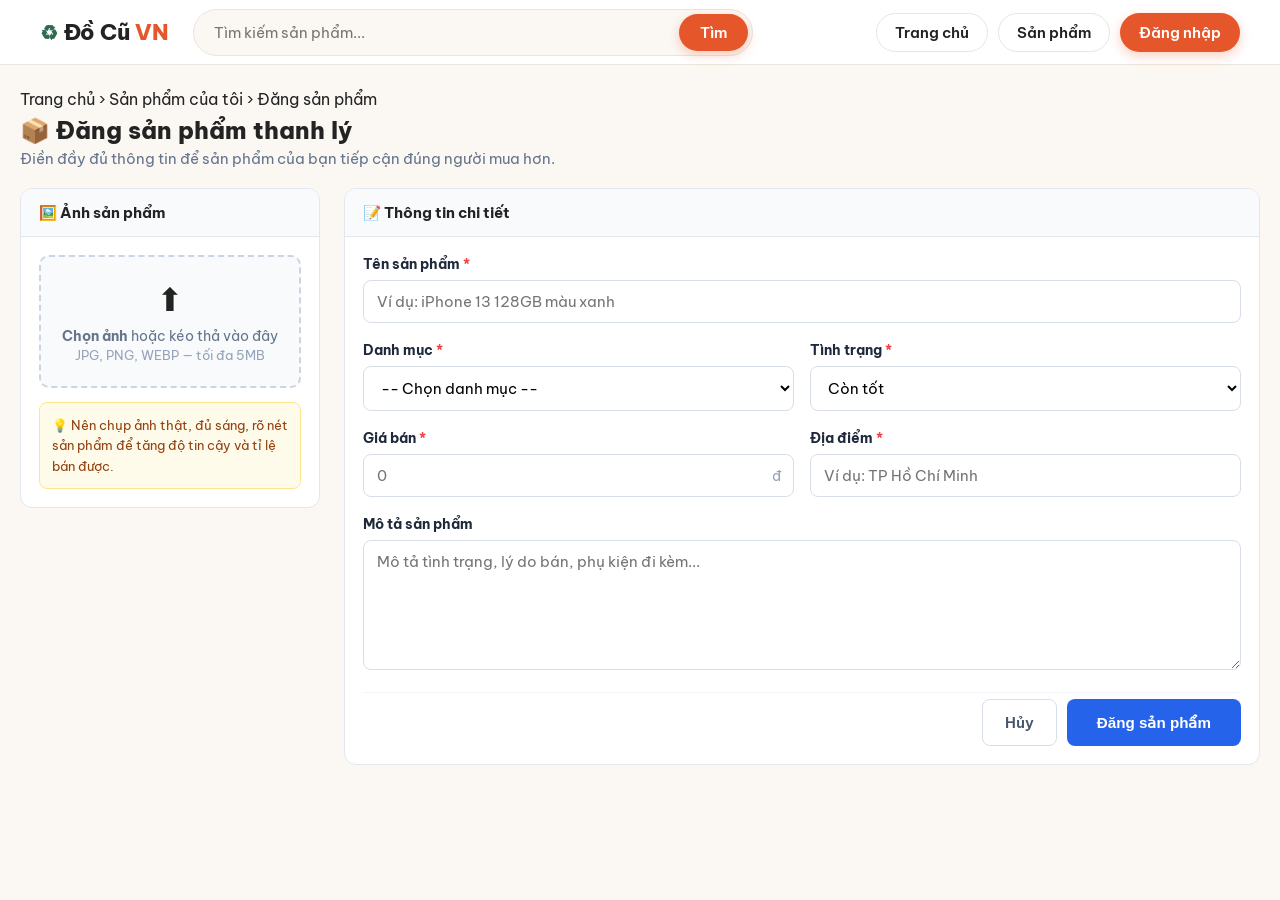
==== commit 071687e8: "thêm database" ====
--- a/add-product.html
+++ b/add-product.html
@@ -6,7 +6,7 @@
 <title>Đăng sản phẩm – Đồ Cũ VN</title>
 <link rel="stylesheet" href="assets/css/style.css">
 <style>
-    /* ---- Trang Đăng sản phẩm (dùng chung theme của assets/css/style.css) ---- */
+   
     .ap-wrap{ padding:24px 0 60px; }
     .ap-head{ margin-bottom:20px; }
     .ap-head h1{ font-size:1.5rem; font-weight:800; margin:6px 0 4px; }
@@ -34,7 +34,7 @@
     }
     .ap-card-body{ padding:18px; }
 
-    /* Upload ảnh */
+    
     .ap-drop{
         border:2px dashed #cbd5e1;
         border-radius:10px;
@@ -173,7 +173,7 @@
     <form id="addProductForm" action="add.php" method="POST" enctype="multipart/form-data">
     <div class="ap-grid">
 
-        <!-- CỘT TRÁI: ẢNH -->
+       
         <div class="ap-card">
             <div class="ap-card-head">🖼️ Ảnh sản phẩm</div>
             <div class="ap-card-body">
@@ -190,7 +190,7 @@
             </div>
         </div>
 
-        <!-- CỘT PHẢI: THÔNG TIN -->
+       
         <div class="ap-card">
             <div class="ap-card-head">📝 Thông tin chi tiết</div>
             <div class="ap-card-body">
--- a/assets/css/style.css
+++ b/assets/css/style.css
@@ -54,9 +54,7 @@
     padding:0 20px;
 }
 
-/* ==========================================================================
-   BUTTONS
-   ========================================================================== */
+
 
 .btn{
     display:inline-flex;
@@ -95,9 +93,7 @@
     background:var(--ember-light);
 }
 
-/* ==========================================================================
-   HEADER
-   ========================================================================== */
+
 
 header{
     position:sticky;
@@ -214,7 +210,7 @@
     white-space:nowrap;
 }
 
-/* Nút menu di động (ẩn trên desktop) */
+
 .nav-toggle{
     display:none;
     width:40px;
@@ -235,9 +231,7 @@
     transition:transform .2s ease, opacity .2s ease;
 }
 
-/* ==========================================================================
-   HERO
-   ========================================================================== */
+
 
 .hero{
     background:linear-gradient(120deg, var(--ember) 0%, #F07A44 55%, var(--gold) 100%);
@@ -300,11 +294,46 @@
 }
 .hero-search button:hover{ background:var(--ember-dark); }
 
-/* Dải cam kết nhỏ dưới hero */
+
+.hero-cta{
+    display:flex;
+    gap:14px;
+    flex-wrap:wrap;
+}
+.cta-primary, .cta-outline{
+    display:inline-flex;
+    align-items:center;
+    gap:8px;
+    font-size:15px;
+    font-weight:700;
+    padding:13px 26px;
+    border-radius:999px;
+    transition:all .18s ease;
+}
+.cta-primary{
+    background:var(--white);
+    color:var(--ember-dark);
+    box-shadow:var(--shadow-hover);
+}
+.cta-primary:hover{
+    transform:translateY(-2px);
+    box-shadow:0 18px 32px rgba(0,0,0,.18);
+}
+.cta-outline{
+    background:rgba(255,255,255,.12);
+    color:var(--white);
+    border:1.5px solid rgba(255,255,255,.55);
+}
+.cta-outline:hover{
+    background:rgba(255,255,255,.22);
+    border-color:var(--white);
+    transform:translateY(-2px);
+}
+
 .trust-strip{
-    display:flex;
-    gap:28px;
-    flex-wrap:wrap;
+    display:grid;
+    grid-template-columns:repeat(4, 1fr);
+    gap:16px;
     max-width:var(--container-w);
     margin:-28px auto 0;
     padding:18px 24px;
@@ -321,6 +350,7 @@
     font-size:13.5px;
     font-weight:600;
     color:var(--charcoal);
+    white-space:nowrap;
 }
 .trust-item .dot{
     width:34px;
@@ -335,11 +365,14 @@
     flex-shrink:0;
 }
 
-/* ==========================================================================
-   SECTION / TITLE
-   ========================================================================== */
 
 .section{ padding:40px 0; }
+
+.section-alt{
+    background:var(--white);
+    border-top:1px solid var(--line);
+    border-bottom:1px solid var(--line);
+}
 
 .section-title{
     font-size:19px;
@@ -351,9 +384,13 @@
     gap:8px;
 }
 
-/* ==========================================================================
-   CATEGORY CHIPS — dạng "thẻ giá" (signature element)
-   ========================================================================== */
+.section-sub{
+    font-size:14px;
+    color:var(--charcoal);
+    margin:-10px 0 22px;
+    max-width:620px;
+}
+
 
 .category-list{
     display:flex;
@@ -379,7 +416,7 @@
     color:var(--charcoal);
     transition:all .18s ease;
 }
-/* núm tròn mô phỏng lỗ thẻ giá */
+
 .category-chip::before{
     content:"";
     position:absolute;
@@ -408,9 +445,6 @@
     border-color:rgba(255,255,255,.8);
 }
 
-/* ==========================================================================
-   PRODUCT GRID
-   ========================================================================== */
 
 .product-grid{
     display:grid;
@@ -418,9 +452,7 @@
     gap:18px;
 }
 
-/* Thẻ sản phẩm — dự đoán theo cấu trúc phổ biến mà main.js có thể render.
-   Nếu class thật trong main.js khác, gửi file main.js để mình khớp lại
-   chính xác 100%. */
+
 .product-card{
     background:var(--white);
     border-radius:var(--radius-md);
@@ -521,6 +553,14 @@
 }
 @keyframes spin{ to{ transform:rotate(360deg); } }
 
+.empty-state{
+    grid-column:1/-1;
+    text-align:center;
+    padding:50px 20px;
+    color:var(--charcoal);
+    font-size:14px;
+}
+
 .pagination{
     display:flex;
     justify-content:center;
@@ -541,15 +581,282 @@
     border:1px solid var(--line);
 }
 .pagination a:hover{ border-color:var(--ember); color:var(--ember-dark); }
+.pagination a.disabled{
+    pointer-events:none;
+    opacity:.4;
+}
 .pagination .active{
     background:var(--ember);
     border-color:var(--ember);
     color:var(--white);
 }
 
-/* ==========================================================================
-   FOOTER
-   ========================================================================== */
+
+
+.promo-wrap{
+    display:grid;
+    grid-template-columns:2fr 1fr;
+    gap:18px;
+}
+
+.promo-carousel{
+    position:relative;
+    border-radius:var(--radius-lg);
+    overflow:hidden;
+    min-height:220px;
+    background:linear-gradient(120deg, var(--moss) 0%, #3E8567 100%);
+}
+.promo-slide{
+    display:none;
+    flex-direction:column;
+    justify-content:center;
+    align-items:flex-start;
+    gap:10px;
+    height:100%;
+    min-height:220px;
+    padding:36px 40px;
+    color:var(--white);
+}
+.promo-slide.active{ display:flex; }
+.promo-slide .tag{
+    display:inline-block;
+    background:rgba(255,255,255,.16);
+    border:1px solid rgba(255,255,255,.35);
+    color:var(--white);
+    font-size:11.5px;
+    font-weight:700;
+    letter-spacing:.3px;
+    padding:5px 12px;
+    border-radius:999px;
+}
+.promo-slide h3{
+    font-size:24px;
+    font-weight:800;
+    margin:4px 0 0;
+    max-width:420px;
+}
+.promo-slide p{
+    font-size:14px;
+    opacity:.9;
+    margin:0 0 8px;
+    max-width:420px;
+}
+.promo-slide a{
+    background:var(--white);
+    color:var(--moss);
+    font-weight:700;
+    font-size:14px;
+    padding:10px 22px;
+    border-radius:999px;
+    transition:transform .18s ease;
+}
+.promo-slide a:hover{ transform:translateY(-2px); }
+
+.promo-dots{
+    position:absolute;
+    left:40px;
+    bottom:18px;
+    display:flex;
+    gap:8px;
+}
+.promo-dots span{
+    width:8px;
+    height:8px;
+    border-radius:50%;
+    background:rgba(255,255,255,.4);
+    cursor:pointer;
+    transition:background .15s ease, width .15s ease;
+}
+.promo-dots span.active{
+    background:var(--white);
+    width:22px;
+    border-radius:999px;
+}
+
+.promo-side{
+    display:flex;
+    flex-direction:column;
+    gap:18px;
+}
+.promo-card{
+    flex:1;
+    border-radius:var(--radius-lg);
+    padding:22px 24px;
+    color:var(--white);
+    display:flex;
+    flex-direction:column;
+    gap:8px;
+    justify-content:center;
+}
+.promo-card .tag{
+    display:inline-block;
+    background:rgba(255,255,255,.2);
+    font-size:10.5px;
+    font-weight:700;
+    letter-spacing:.3px;
+    padding:4px 10px;
+    border-radius:999px;
+    align-self:flex-start;
+}
+.promo-card h4{
+    font-size:16px;
+    font-weight:800;
+    margin:2px 0 0;
+}
+.promo-card p{
+    font-size:12.5px;
+    opacity:.9;
+    margin:0;
+}
+.promo-card.c1{ background:linear-gradient(135deg, var(--ember) 0%, #F0A93E 100%); }
+.promo-card.c2{ background:linear-gradient(135deg, #2F6B4F 0%, #1F4A37 100%); }
+
+/
+
+.feature-grid{
+    display:grid;
+    grid-template-columns:repeat(4, 1fr);
+    gap:18px;
+}
+.feature-card{
+    background:var(--white);
+    border:1px solid var(--line);
+    border-radius:var(--radius-md);
+    padding:24px 20px;
+    text-align:center;
+    transition:box-shadow .2s ease, transform .2s ease;
+}
+.feature-card:hover{
+    box-shadow:var(--shadow-card);
+    transform:translateY(-3px);
+}
+.feature-card .f-icon{
+    width:46px;
+    height:46px;
+    margin:0 auto 14px;
+    display:flex;
+    align-items:center;
+    justify-content:center;
+    border-radius:50%;
+    background:var(--moss-light);
+    color:var(--moss);
+    font-size:20px;
+}
+.feature-card h4{
+    font-size:15px;
+    font-weight:700;
+    margin:0 0 8px;
+    color:var(--ink);
+}
+.feature-card p{
+    font-size:13px;
+    color:var(--charcoal);
+    margin:0;
+    line-height:1.55;
+}
+
+
+.steps-grid{
+    display:grid;
+    grid-template-columns:repeat(3, 1fr);
+    gap:20px;
+}
+.step-card{
+    background:var(--cream);
+    border:1.5px dashed var(--line);
+    border-radius:var(--radius-md);
+    padding:26px 22px;
+    position:relative;
+}
+.step-num{
+    width:34px;
+    height:34px;
+    display:flex;
+    align-items:center;
+    justify-content:center;
+    border-radius:50%;
+    background:var(--ember);
+    color:var(--white);
+    font-weight:800;
+    font-size:15px;
+    margin-bottom:14px;
+}
+.step-card h4{
+    font-size:15px;
+    font-weight:700;
+    margin:0 0 8px;
+    color:var(--ink);
+}
+.step-card p{
+    font-size:13px;
+    color:var(--charcoal);
+    margin:0;
+    line-height:1.55;
+}
+
+
+
+.nav-account{ position:relative; }
+.nav-account-btn{
+    display:flex;
+    align-items:center;
+    gap:6px;
+    background:none;
+    border:1px solid transparent;
+    padding:8px 12px;
+    border-radius:var(--radius-sm);
+    cursor:pointer;
+    font-size:14.5px;
+    font-weight:700;
+    color:var(--ink);
+    font-family:inherit;
+    transition:.15s;
+}
+.nav-account-btn:hover{
+    background:var(--cream);
+    border-color:var(--line);
+}
+.nav-account-caret{
+    font-size:.7rem;
+    color:var(--charcoal);
+    transition:transform .15s;
+}
+.nav-account.open .nav-account-caret{ transform:rotate(180deg); }
+.nav-account-menu{
+    display:none;
+    position:absolute;
+    top:calc(100% + 8px);
+    right:0;
+    min-width:190px;
+    background:var(--white);
+    border:1px solid var(--line);
+    border-radius:var(--radius-md);
+    box-shadow:var(--shadow-hover);
+    padding:6px;
+    z-index:50;
+}
+.nav-account-menu a{
+    display:flex;
+    align-items:center;
+    gap:8px;
+    padding:10px 12px;
+    border-radius:var(--radius-sm);
+    color:var(--ink);
+    text-decoration:none;
+    font-size:14px;
+    font-weight:600;
+    white-space:nowrap;
+}
+.nav-account-menu a:hover{ background:var(--cream); }
+.nav-account-menu hr{
+    border:none;
+    border-top:1px solid var(--line);
+    margin:4px 6px;
+}
+.nav-account:hover .nav-account-menu,
+.nav-account.open .nav-account-menu{ display:block; }
+
+
 
 footer{
     background:var(--ink);
@@ -576,26 +883,21 @@
     opacity:.6;
 }
 
-/* ==========================================================================
-   MOBILE BOTTOM NAV (chỉ hiện trên di động)
-   ========================================================================== */
+
 
 .mobile-tabbar{
     display:none;
 }
 
-/* ==========================================================================
-   RESPONSIVE — TABLET
-   ========================================================================== */
+
 
 @media (max-width: 1024px){
     .product-grid{ grid-template-columns:repeat(3, 1fr); }
     footer .footer-grid{ grid-template-columns:1.4fr 1fr 1fr; }
-}
-
-/* ==========================================================================
-   RESPONSIVE — MOBILE
-   ========================================================================== */
+    .feature-grid{ grid-template-columns:repeat(2, 1fr); }
+    .steps-grid{ grid-template-columns:repeat(2, 1fr); }
+}
+
 
 @media (max-width: 768px){
 
@@ -632,19 +934,31 @@
     }
     .header-nav .btn{ width:100%; justify-content:flex-start; margin:4px 0; }
     .nav-user-area{ flex-direction:column; align-items:stretch; width:100%; }
-    .nav-cart-btn{ display:none; } /* thay bằng tab bar dưới */
+    .nav-cart-btn{ display:none; } 
 
     .hero{ padding:32px 0 46px; }
     .hero p{ font-size:14px; }
     .hero-search{ padding:4px 4px 4px 16px; }
     .hero-search button{ padding:11px 16px; font-size:13px; }
+    .hero-cta{ gap:10px; }
+    .cta-primary, .cta-outline{ padding:11px 20px; font-size:14px; }
+
+    .promo-wrap{ grid-template-columns:1fr; }
+    .promo-side{ flex-direction:row; }
+    .promo-slide{ padding:26px 22px; min-height:190px; }
+    .promo-slide h3{ font-size:19px; }
+    .promo-dots{ left:22px; }
+
+    .feature-grid{ grid-template-columns:repeat(2, 1fr); }
+    .steps-grid{ grid-template-columns:1fr; }
 
     .trust-strip{
+        grid-template-columns:repeat(2, 1fr);
         margin:-20px 14px 0;
-        gap:16px 22px;
+        gap:14px 18px;
         padding:16px;
     }
-    .trust-item{ font-size:12.5px; }
+    .trust-item{ font-size:12.5px; white-space:normal; }
 
     .product-grid{ grid-template-columns:repeat(2, 1fr); gap:12px; }
     .product-card-title{ font-size:13px; min-height:36px; }
@@ -653,7 +967,7 @@
     footer{ padding:32px 0 96px; }
     footer .footer-grid{ grid-template-columns:1fr 1fr; gap:22px; }
 
-    /* Thanh điều hướng dưới cùng kiểu app */
+    
     .mobile-tabbar{
         display:flex;
         position:fixed;
@@ -698,5 +1012,27 @@
 
 @media (max-width: 420px){
     .product-grid{ gap:10px; }
-    .trust-strip{ display:none; } /* quá chật, ưu tiên sản phẩm */
+    .trust-strip{ display:none; } 
+}
+
+
+.ap-drop{
+    display:flex !important;
+    flex-direction:column !important;
+    align-items:center !important;
+    justify-content:center !important;
+    text-align:center !important;
+    float:none !important;
+    position:static !important;
+    overflow:visible !important;
+}
+.ap-drop-icon, .ap-drop p, .ap-drop small{
+    display:block !important;
+    width:100% !important;
+    white-space:normal !important;
+    position:static !important;
+    float:none !important;
+    background:none !important;
+    border:none !important;
+    box-shadow:none !important;
 }
